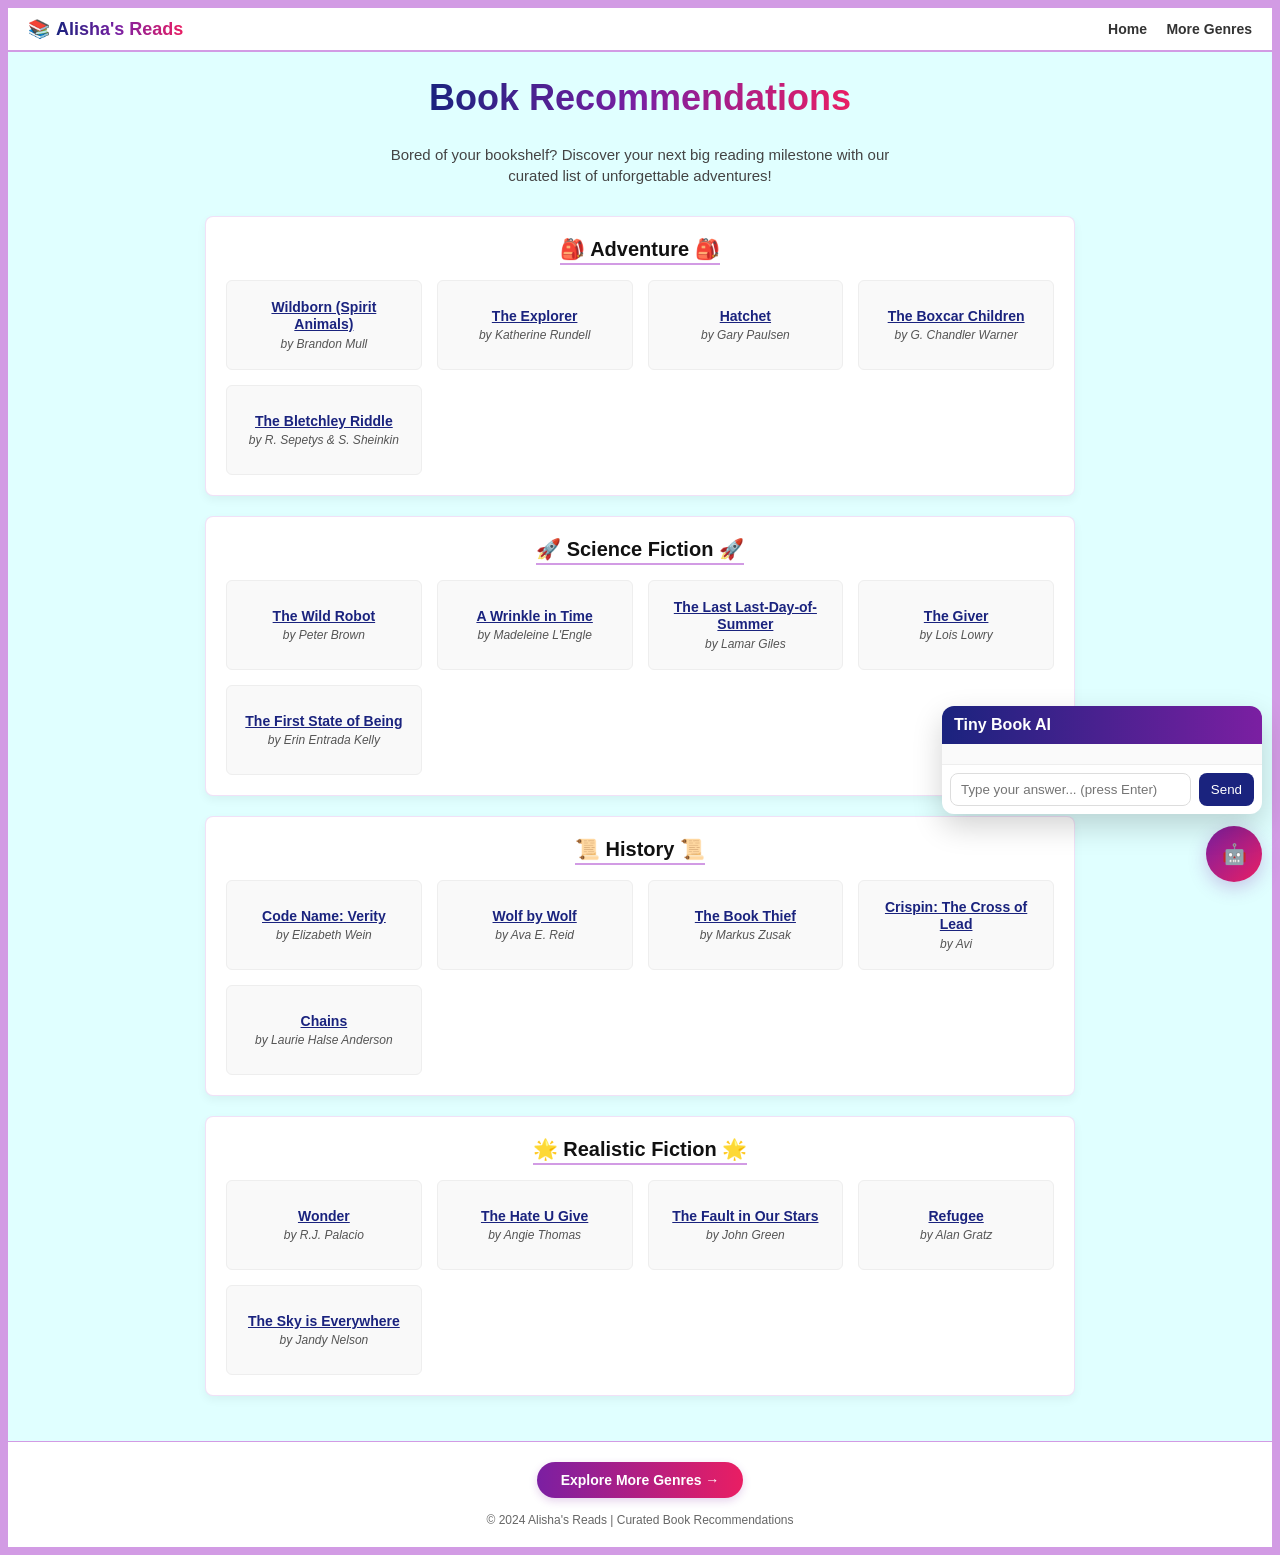
==== index.html @ fb18e433 "Add tiny AI recommendation chat widget to index.html (client-side only)" ====
<!DOCTYPE html> 
<html lang="en"> 
<head> 
    <meta charset="UTF-8"> 
    <title>Book Recommendations Hub</title> 
    <style> 
        body { 
            background-color: lightcyan; 
            border: 8px solid #d29be4; 
            min-height: 100vh; 
            margin: 0; 
            box-sizing: border-box; 
            padding: 0; 
            display: flex;
            flex-direction: column;
            font-family: 'Segoe UI', Tahoma, Geneva, Verdana, sans-serif;
            align-items: center; 
        } 
        .site-header {
            width: 100%;
            background-color: white;
            border-bottom: 2px solid #d29be4;
            padding: 10px 20px;
            box-sizing: border-box;
            display: flex;
            justify-content: space-between;
            align-items: center;
        }
        .logo-container {
            font-size: 18px;
            font-weight: 800;
            display: flex;
            align-items: center;
            gap: 6px;
        }
        .logo-text {
            background: linear-gradient(to right, #1A237E, #7B1FA2, #E91E63);
            -webkit-background-clip: text;
            background-clip: text;
            -webkit-text-fill-color: transparent;
            color: transparent;
        }
        .nav-links a {
            color: #333;
            text-decoration: none;
            font-weight: 600;
            margin-left: 15px;
            font-size: 14px;
        }
        .main-content {
            flex: 1;
            width: 100%;
            max-width: 900px; /* FIXED: Restricted width so cards don't look giant */
            display: flex;
            flex-direction: column;
            align-items: center; 
            padding: 25px 15px;
            box-sizing: border-box;
        }
        /* FIXED: Shrunk hero sizes so writing isn't too big */
        .hero-title {
            text-align: center; 
            font-size: 36px; 
            font-weight: 900; 
            margin: 0 0 10px 0; 
            background: linear-gradient(to right, #1A237E, #7B1FA2, #E91E63); 
            -webkit-background-clip: text; 
            background-clip: text; 
            -webkit-text-fill-color: transparent; 
            color: transparent;
        }
        .hero-subtitle {
            font-family: Verdana, sans-serif; 
            font-size: 15px; 
            text-align: center; 
            margin-bottom: 30px; 
            color: #444;
            max-width: 550px;
            line-height: 1.4;
        } 
        .genre-container {
            width: 100%;
            background: white;
            border-radius: 8px;
            padding: 20px;
            margin-bottom: 20px;
            box-shadow: 0 4px 10px rgba(0,0,0,0.05);
            box-sizing: border-box;
            border: 1px solid rgba(210, 155, 228, 0.3);
            text-align: center;
        }
        .genre-title {
            font-size: 20px;
            font-weight: 700;
            color: #111;
            margin-top: 0;
            margin-bottom: 15px;
            display: inline-block;
            border-bottom: 2px solid #d29be4;
            padding-bottom: 2px;
        }
        .book-grid {
            display: grid;
            grid-template-columns: repeat(auto-fit, minmax(180px, 1fr)); /* FIXED: Smaller minimum card sizing */
            gap: 15px;
            padding: 0;
            margin: 0;
        }
        .book-card-link {
            text-decoration: none;
            display: block;
        }
        .book-card {
            background-color: #f9f9f9;
            border-radius: 6px;
            padding: 15px;
            border: 1px solid #eee;
            transition: transform 0.2s, box-shadow 0.2s;
            display: flex;
            flex-direction: column;
            justify-content: center;
            align-items: center;
            min-height: 90px;
            box-sizing: border-box;
        }
        .book-card:hover {
            transform: translateY(-2px);
            box-shadow: 0 4px 8px rgba(0,0,0,0.08);
            background-color: #f1f1f1;
        }
        .book-title {
            font-size: 14px;
            color: #1A237E; 
            font-weight: 700;
            margin-bottom: 4px;
            line-height: 1.2;
            text-decoration: underline;
        }
        .book-author {
            font-size: 12px;
            color: #555;
            font-style: italic;
        }
        .footer-section {
            display: flex; 
            flex-direction: column; 
            align-items: center; 
            background: white;
            width: 100%;
            border-top: 1px solid #d29be4;
            padding: 20px; 
            box-sizing: border-box;
        }
        .cta-button {
            display: inline-block;
            background: linear-gradient(to right, #7B1FA2, #E91E63);
            color: white !important;
            text-decoration: none;
            padding: 10px 24px;
            font-size: 14px;
            font-weight: 700;
            border-radius: 20px;
            margin-bottom: 15px;
            box-shadow: 0 3px 8px rgba(123, 31, 162, 0.2);
        }

        /* --- Tiny AI chat widget styles --- */
        #ai-button {
            position: fixed;
            right: 18px;
            bottom: 18px;
            background: linear-gradient(135deg,#7B1FA2,#E91E63);
            color: white;
            border: none;
            width: 56px;
            height: 56px;
            border-radius: 50%;
            box-shadow: 0 6px 18px rgba(123,31,162,0.25);
            cursor: pointer;
            display: flex;
            align-items: center;
            justify-content: center;
            font-size: 20px;
            z-index: 9999;
        }
        #ai-chat {
            position: fixed;
            right: 18px;
            bottom: 86px;
            width: 320px;
            max-height: 420px;
            background: white;
            border-radius: 12px;
            box-shadow: 0 12px 30px rgba(0,0,0,0.18);
            overflow: hidden;
            display: none;
            z-index: 9999;
            display: flex;
            flex-direction: column;
        }
        #ai-chat .header {
            background: linear-gradient(90deg,#1A237E,#7B1FA2);
            color: white;
            padding: 10px 12px;
            font-weight: 700;
        }
        #ai-chat .messages {
            padding: 10px;
            flex: 1;
            overflow-y: auto;
            background: #fafafa;
        }
        .msg { margin: 8px 0; display: block; }
        .msg.ai { text-align: left; }
        .msg.user { text-align: right; }
        .msg .bubble { display: inline-block; padding: 8px 10px; border-radius: 8px; max-width: 86%; }
        .msg.ai .bubble { background: #fff; border: 1px solid #eee; color: #222; }
        .msg.user .bubble { background: linear-gradient(90deg,#7B1FA2,#E91E63); color: white; }
        #ai-chat .input-row { display:flex; padding: 8px; gap:8px; border-top: 1px solid #eee; }
        #ai-chat input[type="text"] { flex:1; padding:8px 10px; border-radius:8px; border:1px solid #ddd; }
        #ai-chat button.send { background:#1A237E; color:white; border:none; padding:8px 12px; border-radius:8px; cursor:pointer; }
        #ai-chat .small { font-size:12px; color:#666; margin-top:6px; }

    </style> 
</head> 
<body> 

    <header class="site-header">
        <div class="logo-container">
            <span>📚</span><span class="logo-text">Alisha's Reads</span>
        </div>
        <nav class="nav-links">
            <a href="#">Home</a>
            <a href="about.html">More Genres</a>
        </nav>
    </header>

    <main class="main-content">
        <h1 class="hero-title">Book Recommendations</h1> 
        <p class="hero-subtitle">Bored of your bookshelf? Discover your next big reading milestone with our curated list of unforgettable adventures!</p> 

        <!-- ADVENTURE CARD SECTION -->
        <section class="genre-container">
            <div class="genre-title">🎒 Adventure 🎒</div>
            <div class="book-grid">
                <a class="book-card-link" href="https://amazon.com" target="_blank">
                    <div class="book-card">
                        <span class="book-title">Wildborn (Spirit Animals)</span>
                        <span class="book-author">by Brandon Mull</span>
                    </div>
                </a>
                <a class="book-card-link" href="https://amazon.com" target="_blank">
                    <div class="book-card">
                        <span class="book-title">The Explorer</span>
                        <span class="book-author">by Katherine Rundell</span>
                    </div>
                </a>
                <a class="book-card-link" href="https://amazon.com" target="_blank">
                    <div class="book-card">
                        <span class="book-title">Hatchet</span>
                        <span class="book-author">by Gary Paulsen</span>
                    </div>
                </a>
                <a class="book-card-link" href="https://amazon.com" target="_blank">
                    <div class="book-card">
                        <span class="book-title">The Boxcar Children</span>
                        <span class="book-author">by G. Chandler Warner</span>
                    </div>
                </a>
                <a class="book-card-link" href="https://amazon.com" target="_blank">
                    <div class="book-card">
                        <span class="book-title">The Bletchley Riddle</span>
                        <span class="book-author">by R. Sepetys & S. Sheinkin</span>
                    </div>
                </a>
            </div>
        </section>

        <!-- SCIENCE FICTION CARD SECTION -->
        <section class="genre-container">
            <div class="genre-title">🚀 Science Fiction 🚀</div>
            <div class="book-grid">
                <a class="book-card-link" href="https://amazon.com" target="_blank">
                    <div class="book-card">
                        <span class="book-title">The Wild Robot</span>
                        <span class="book-author">by Peter Brown</span>
                    </div>
                </a>
                <a class="book-card-link" href="https://amazon.com" target="_blank">
                    <div class="book-card">
                        <span class="book-title">A Wrinkle in Time</span>
                        <span class="book-author">by Madeleine L'Engle</span>
                    </div>
                </a>
                <a class="book-card-link" href="https://amazon.com" target="_blank">
                    <div class="book-card">
                        <span class="book-title">The Last Last-Day-of-Summer</span>
                        <span class="book-author">by Lamar Giles</span>
                    </div>
                </a>
                <a class="book-card-link" href="https://amazon.com" target="_blank">
                    <div class="book-card">
                        <span class="book-title">The Giver</span>
                        <span class="book-author">by Lois Lowry</span>
                    </div>
                </a>
                <a class="book-card-link" href="https://amazon.com" target="_blank">
                    <div class="book-card">
                        <span class="book-title">The First State of Being</span>
                        <span class="book-author">by Erin Entrada Kelly</span>
                    </div>
                </a>
            </div>
        </section>

        <!-- HISTORY SECTION -->
        <section class="genre-container">
            <div class="genre-title">📜 History 📜</div>
            <div class="book-grid">
                <a class="book-card-link" href="https://amazon.com" target="_blank">
                    <div class="book-card">
                        <span class="book-title">Code Name: Verity</span>
                        <span class="book-author">by Elizabeth Wein</span>
                    </div>
                </a>
                <a class="book-card-link" href="https://amazon.com" target="_blank">
                    <div class="book-card">
                        <span class="book-title">Wolf by Wolf</span>
                        <span class="book-author">by Ava E. Reid</span>
                    </div>
                </a>
                <a class="book-card-link" href="https://amazon.com" target="_blank">
                    <div class="book-card">
                        <span class="book-title">The Book Thief</span>
                        <span class="book-author">by Markus Zusak</span>
                    </div>
                </a>
                <a class="book-card-link" href="https://amazon.com" target="_blank">
                    <div class="book-card">
                        <span class="book-title">Crispin: The Cross of Lead</span>
                        <span class="book-author">by Avi</span>
                    </div>
                </a>
                <a class="book-card-link" href="https://amazon.com" target="_blank">
                    <div class="book-card">
                        <span class="book-title">Chains</span>
                        <span class="book-author">by Laurie Halse Anderson</span>
                    </div>
                </a>
            </div>
        </section>

        <!-- REALISTIC FICTION SECTION -->
        <section class="genre-container">
            <div class="genre-title">🌟 Realistic Fiction 🌟</div>
            <div class="book-grid">
                <a class="book-card-link" href="https://amazon.com" target="_blank">
                    <div class="book-card">
                        <span class="book-title">Wonder</span>
                        <span class="book-author">by R.J. Palacio</span>
                    </div>
                </a>
                <a class="book-card-link" href="https://amazon.com" target="_blank">
                    <div class="book-card">
                        <span class="book-title">The Hate U Give</span>
                        <span class="book-author">by Angie Thomas</span>
                    </div>
                </a>
                <a class="book-card-link" href="https://amazon.com" target="_blank">
                    <div class="book-card">
                        <span class="book-title">The Fault in Our Stars</span>
                        <span class="book-author">by John Green</span>
                    </div>
                </a>
                <a class="book-card-link" href="https://amazon.com" target="_blank">
                    <div class="book-card">
                        <span class="book-title">Refugee</span>
                        <span class="book-author">by Alan Gratz</span>
                    </div>
                </a>
                <a class="book-card-link" href="https://amazon.com" target="_blank">
                    <div class="book-card">
                        <span class="book-title">The Sky is Everywhere</span>
                        <span class="book-author">by Jandy Nelson</span>
                    </div>
                </a>
            </div>
        </section>

    </main>

    <footer class="footer-section">
        <a href="about.html" class="cta-button">Explore More Genres →</a>
        <p style="color: #666; font-size: 12px; margin: 0;">© 2024 Alisha's Reads | Curated Book Recommendations</p>
    </footer>


    <!-- --- Tiny AI widget HTML --- -->
    <button id="ai-button" title="Ask the Book AI">🤖</button>
    <div id="ai-chat" aria-live="polite">
        <div class="header">Tiny Book AI</div>
        <div class="messages" id="ai-messages">
            <!-- messages injected here -->
        </div>
        <div class="input-row">
            <input type="text" id="ai-input" placeholder="Type your answer... (press Enter)" />
            <button class="send" id="ai-send">Send</button>
        </div>
    </div>

    <script>
        (function(){
            const genres = {
                "Adventure": [
                    {title: "Wildborn (Spirit Animals)", author: "Brandon Mull"},
                    {title: "The Explorer", author: "Katherine Rundell"},
                    {title: "Hatchet", author: "Gary Paulsen"},
                    {title: "The Boxcar Children", author: "G. Chandler Warner"},
                    {title: "The Bletchley Riddle", author: "R. Sepetys & S. Sheinkin"}
                ],
                "Science Fiction": [
                    {title: "The Wild Robot", author: "Peter Brown"},
                    {title: "A Wrinkle in Time", author: "Madeleine L'Engle"},
                    {title: "The Last Last-Day-of-Summer", author: "Lamar Giles"},
                    {title: "The Giver", author: "Lois Lowry"},
                    {title: "The First State of Being", author: "Erin Entrada Kelly"}
                ],
                "History": [
                    {title: "Code Name: Verity", author: "Elizabeth Wein"},
                    {title: "Wolf by Wolf", author: "Ava E. Reid"},
                    {title: "The Book Thief", author: "Markus Zusak"},
                    {title: "Crispin: The Cross of Lead", author: "Avi"},
                    {title: "Chains", author: "Laurie Halse Anderson"}
                ],
                "Realistic Fiction": [
                    {title: "Wonder", author: "R.J. Palacio"},
                    {title: "The Hate U Give", author: "Angie Thomas"},
                    {title: "The Fault in Our Stars", author: "John Green"},
                    {title: "Refugee", author: "Alan Gratz"},
                    {title: "The Sky is Everywhere", author: "Jandy Nelson"}
                ]
            };

            const aiButton = document.getElementById('ai-button');
            const aiChat = document.getElementById('ai-chat');
            const aiMessages = document.getElementById('ai-messages');
            const aiInput = document.getElementById('ai-input');
            const aiSend = document.getElementById('ai-send');

            let state = {
                step: 0, // 0 = initial closed; when opened first prompt
                userBooks: [],
                guessedGenre: null
            };

            function appendMessage(text, from='ai'){
                const wrap = document.createElement('div');
                wrap.className = 'msg ' + (from==='ai'? 'ai' : 'user');
                const bubble = document.createElement('span');
                bubble.className = 'bubble';
                bubble.textContent = text;
                wrap.appendChild(bubble);
                aiMessages.appendChild(wrap);
                aiMessages.scrollTop = aiMessages.scrollHeight;
            }

            function openChat(){
                aiChat.style.display = 'flex';
                aiButton.style.display = 'none';
                if(state.step === 0){
                    setTimeout(()=>{
                        appendMessage('Hi! I can recommend books for you. First — what are 3 books you like? (Separate with commas)');
                        state.step = 1;
                    }, 250);
                }
                aiInput.focus();
            }
            function closeChat(){
                aiChat.style.display = 'none';
                aiButton.style.display = 'flex';
            }

            aiButton.addEventListener('click', openChat);

            aiSend.addEventListener('click', handleSend);
            aiInput.addEventListener('keydown', function(e){ if(e.key === 'Enter'){ handleSend(); } });

            function handleSend(){
                const text = aiInput.value.trim();
                if(!text) return;
                appendMessage(text, 'user');
                aiInput.value = '';

                if(state.step === 1){
                    // parse three books
                    const parts = text.split(',').map(s=>s.trim()).filter(Boolean).slice(0,5);
                    state.userBooks = parts;
                    // try to guess genre by matching titles/authors present in our lists
                    const scores = {};
                    Object.keys(genres).forEach(g=> scores[g]=0);

                    parts.forEach(p => {
                        const low = p.toLowerCase();
                        Object.entries(genres).forEach(([g,arr])=>{
                            arr.forEach(b=>{
                                if(b.title.toLowerCase().includes(low) || b.author.toLowerCase().includes(low) || low.includes(b.title.toLowerCase().split(' ')[0])){
                                    scores[g] += 2;
                                }
                                // also match by genre keywords
                            });
                        });
                    });

                    // simple keyword matching across known genres
                    const keywordMap = {
                        'adventure': 'Adventure', 'explorer': 'Adventure', 'wild': 'Adventure', 'hatchet': 'Adventure',
                        'robot':'Science Fiction', 'space':'Science Fiction', 'time':'Science Fiction', 'wrinkle':'Science Fiction',
                        'history':'History', 'war':'History', 'book thief':'History',
                        'realistic':'Realistic Fiction', 'wonder':'Realistic Fiction', 'hate':'Realistic Fiction'
                    };
                    parts.forEach(p=>{
                        const low = p.toLowerCase();
                        Object.entries(keywordMap).forEach(([k,g])=>{ if(low.includes(k)) scores[g] += 1; });
                    });

                    // pick highest score
                    const best = Object.entries(scores).sort((a,b)=> b[1]-a[1]);
                    if(best[0][1] > 0){
                        state.guessedGenre = best[0][0];
                        setTimeout(()=>{
                            appendMessage(`Nice! Based on those, I think you like ${state.guessedGenre}. Here are three I recommend:`);
                            recommendBooks(state.guessedGenre, state.userBooks);
                            state.step = 99;
                        }, 700);
                    } else {
                        setTimeout(()=>{
                            appendMessage("Thanks — I couldn't be sure. Do you prefer Adventure, Science Fiction, History, or Realistic Fiction? (Type one)");
                            state.step = 2;
                        }, 700);
                    }

                } else if(state.step === 2){
                    const choice = text.toLowerCase();
                    const mapping = {
                        'adventure':'Adventure', 'adventures':'Adventure', 'science fiction':'Science Fiction', 'sci-fi':'Science Fiction', 'scifi':'Science Fiction', 'history':'History', 'realistic fiction':'Realistic Fiction', 'realistic':'Realistic Fiction', 'real':'Realistic Fiction'
                    };
                    let matched = null;
                    Object.keys(mapping).forEach(k=>{ if(choice.includes(k)) matched = mapping[k]; });
                    if(matched){
                        state.guessedGenre = matched;
                        appendMessage(`Great — I'll pick ${matched}. Here are three recommendations:`);
                        recommendBooks(matched, state.userBooks);
                        state.step = 99;
                    } else {
                        appendMessage("Sorry, please pick one of: Adventure, Science Fiction, History, or Realistic Fiction.");
                    }
                } else if(state.step === 99){
                    // after recommendations, allow quick follow up
                    appendMessage("If you'd like another recommendation, type 'again' or click the robot button to restart.");
                    if(text.toLowerCase().includes('again')){
                        state.step = 1;
                        state.userBooks = [];
                        state.guessedGenre = null;
                        setTimeout(()=> appendMessage('Okay — what are 3 books you like? (Separate with commas)'), 400);
                    }
                }
            }

            function recommendBooks(genre, userBooks){
                const list = genres[genre] || [];
                // remove any that match user's listed books
                const loweredUser = state.userBooks.map(s=>s.toLowerCase());
                const filtered = list.filter(b => !loweredUser.some(u => b.title.toLowerCase().includes(u) || b.author.toLowerCase().includes(u)));
                const picks = filtered.slice(0,3);
                if(picks.length === 0){
                    appendMessage('I like many books in that genre — try another genre or ask again for different picks.');
                    return;
                }
                picks.forEach(p => appendMessage(`${p.title} — ${p.author}`));
                appendMessage('Hope you enjoy these!');
            }

            // allow clicking the header to close
            document.querySelector('#ai-chat .header').addEventListener('click', function(){ closeChat(); });

        })();
    </script>

</body> 
</html>
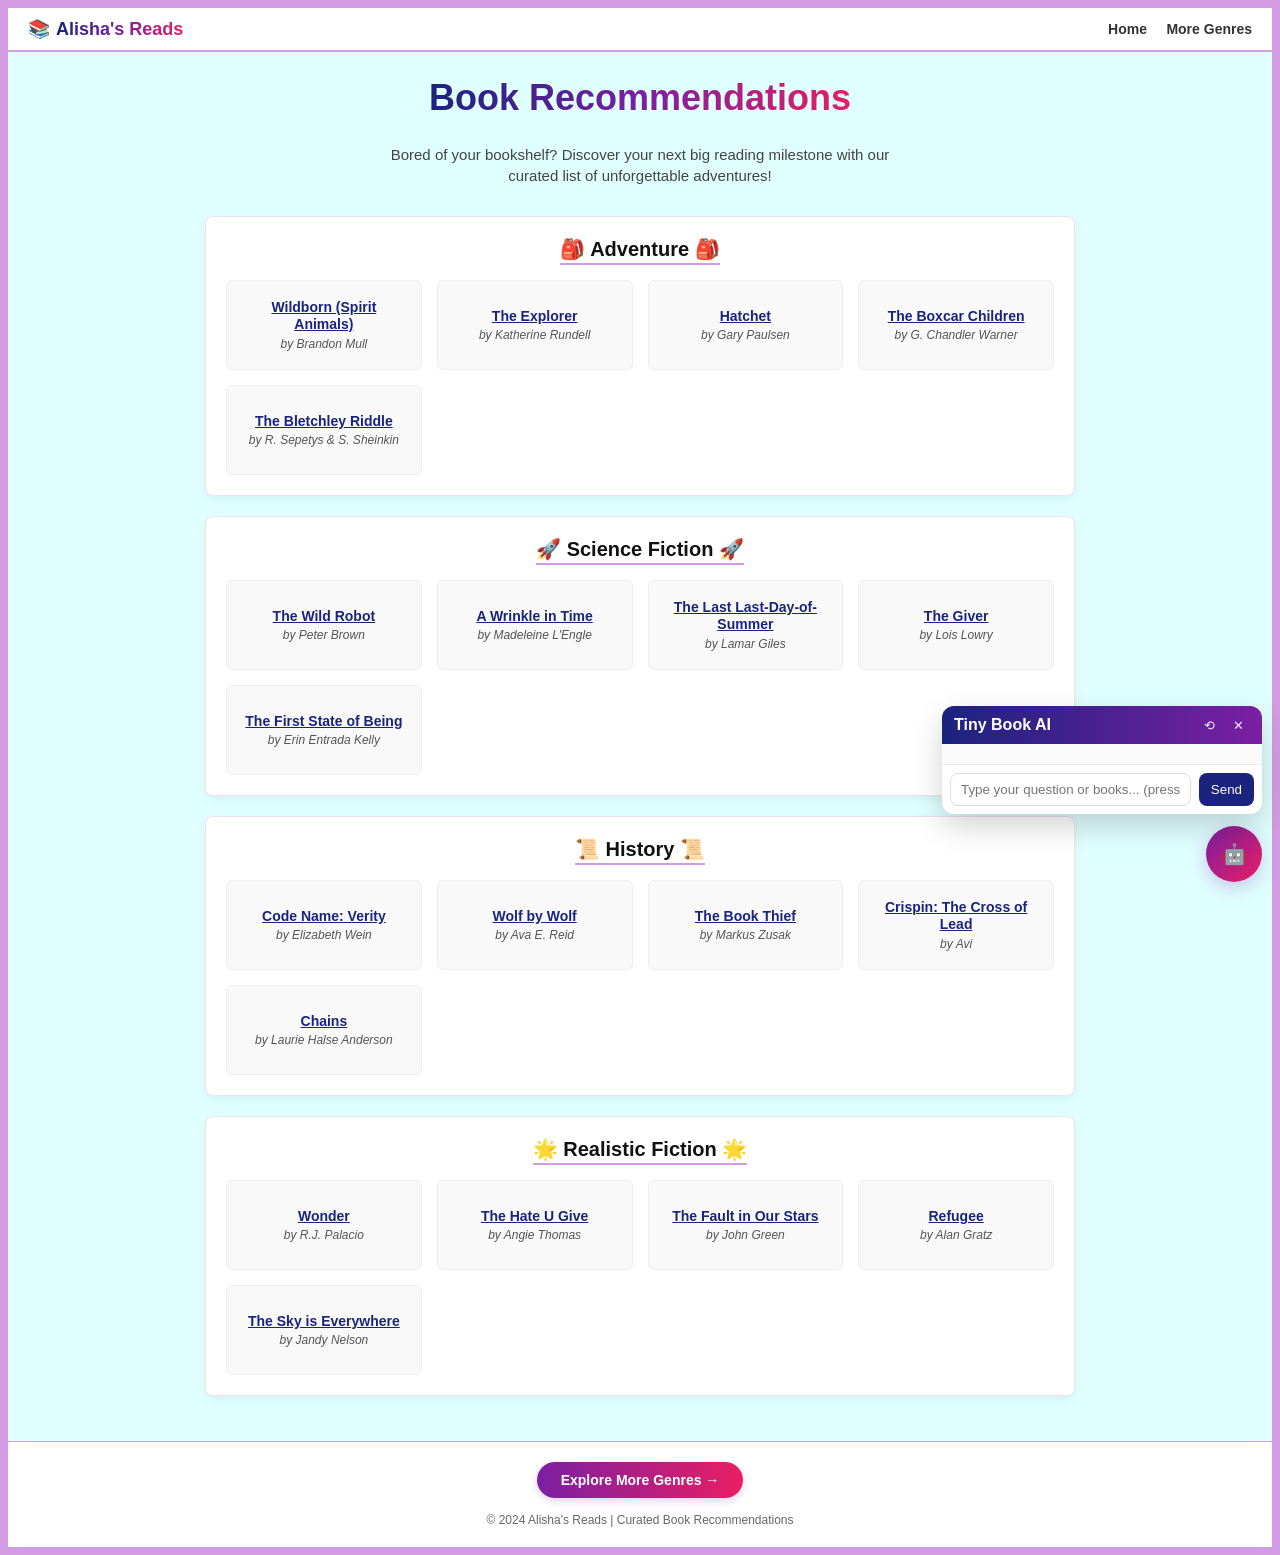
==== commit 4ef5db53: "Add AI chat widget (client) + serverless OpenAI proxy and README (feature/ai-widget)" ====
--- a/index.html
+++ b/index.html
@@ -2,6 +2,7 @@
 <html lang="en"> 
 <head> 
     <meta charset="UTF-8"> 
+    <meta name="viewport" content="width=device-width,initial-scale=1" />
     <title>Book Recommendations Hub</title> 
     <style> 
         body { 
@@ -15,6 +16,7 @@
             flex-direction: column;
             font-family: 'Segoe UI', Tahoma, Geneva, Verdana, sans-serif;
             align-items: center; 
+            color: #111;
         } 
         .site-header {
             width: 100%;
@@ -57,7 +59,6 @@
             padding: 25px 15px;
             box-sizing: border-box;
         }
-        /* FIXED: Shrunk hero sizes so writing isn't too big */
         .hero-title {
             text-align: center; 
             font-size: 36px; 
@@ -203,6 +204,10 @@
             color: white;
             padding: 10px 12px;
             font-weight: 700;
+            display:flex;
+            justify-content:space-between;
+            align-items:center;
+            gap:8px;
         }
         #ai-chat .messages {
             padding: 10px;
@@ -220,6 +225,12 @@
         #ai-chat input[type="text"] { flex:1; padding:8px 10px; border-radius:8px; border:1px solid #ddd; }
         #ai-chat button.send { background:#1A237E; color:white; border:none; padding:8px 12px; border-radius:8px; cursor:pointer; }
         #ai-chat .small { font-size:12px; color:#666; margin-top:6px; }
+        .visually-hidden { position:absolute !important; height:1px; width:1px; overflow:hidden; clip:rect(1px,1px,1px,1px); white-space:nowrap; }
+
+        @media (max-width: 480px){
+            #ai-chat { right: 12px; left: 12px; width: auto; bottom: 80px; }
+            .hero-title{ font-size: 28px }
+        }
 
     </style> 
 </head> 
@@ -227,9 +238,9 @@
 
     <header class="site-header">
         <div class="logo-container">
-            <span>📚</span><span class="logo-text">Alisha's Reads</span>
+            <span aria-hidden="true">📚</span><span class="logo-text">Alisha's Reads</span>
         </div>
-        <nav class="nav-links">
+        <nav class="nav-links" aria-label="Main navigation">
             <a href="#">Home</a>
             <a href="about.html">More Genres</a>
         </nav>
@@ -240,34 +251,34 @@
         <p class="hero-subtitle">Bored of your bookshelf? Discover your next big reading milestone with our curated list of unforgettable adventures!</p> 
 
         <!-- ADVENTURE CARD SECTION -->
-        <section class="genre-container">
-            <div class="genre-title">🎒 Adventure 🎒</div>
+        <section class="genre-container" aria-labelledby="adventure-title">
+            <h2 id="adventure-title" class="genre-title">🎒 Adventure 🎒</h2>
             <div class="book-grid">
-                <a class="book-card-link" href="https://amazon.com" target="_blank">
+                <a class="book-card-link" href="https://amazon.com" target="_blank" rel="noopener noreferrer">
                     <div class="book-card">
                         <span class="book-title">Wildborn (Spirit Animals)</span>
                         <span class="book-author">by Brandon Mull</span>
                     </div>
                 </a>
-                <a class="book-card-link" href="https://amazon.com" target="_blank">
+                <a class="book-card-link" href="https://amazon.com" target="_blank" rel="noopener noreferrer">
                     <div class="book-card">
                         <span class="book-title">The Explorer</span>
                         <span class="book-author">by Katherine Rundell</span>
                     </div>
                 </a>
-                <a class="book-card-link" href="https://amazon.com" target="_blank">
+                <a class="book-card-link" href="https://amazon.com" target="_blank" rel="noopener noreferrer">
                     <div class="book-card">
                         <span class="book-title">Hatchet</span>
                         <span class="book-author">by Gary Paulsen</span>
                     </div>
                 </a>
-                <a class="book-card-link" href="https://amazon.com" target="_blank">
+                <a class="book-card-link" href="https://amazon.com" target="_blank" rel="noopener noreferrer">
                     <div class="book-card">
                         <span class="book-title">The Boxcar Children</span>
                         <span class="book-author">by G. Chandler Warner</span>
                     </div>
                 </a>
-                <a class="book-card-link" href="https://amazon.com" target="_blank">
+                <a class="book-card-link" href="https://amazon.com" target="_blank" rel="noopener noreferrer">
                     <div class="book-card">
                         <span class="book-title">The Bletchley Riddle</span>
                         <span class="book-author">by R. Sepetys & S. Sheinkin</span>
@@ -277,34 +288,34 @@
         </section>
 
         <!-- SCIENCE FICTION CARD SECTION -->
-        <section class="genre-container">
-            <div class="genre-title">🚀 Science Fiction 🚀</div>
+        <section class="genre-container" aria-labelledby="scifi-title">
+            <h2 id="scifi-title" class="genre-title">🚀 Science Fiction 🚀</h2>
             <div class="book-grid">
-                <a class="book-card-link" href="https://amazon.com" target="_blank">
+                <a class="book-card-link" href="https://amazon.com" target="_blank" rel="noopener noreferrer">
                     <div class="book-card">
                         <span class="book-title">The Wild Robot</span>
                         <span class="book-author">by Peter Brown</span>
                     </div>
                 </a>
-                <a class="book-card-link" href="https://amazon.com" target="_blank">
+                <a class="book-card-link" href="https://amazon.com" target="_blank" rel="noopener noreferrer">
                     <div class="book-card">
                         <span class="book-title">A Wrinkle in Time</span>
                         <span class="book-author">by Madeleine L'Engle</span>
                     </div>
                 </a>
-                <a class="book-card-link" href="https://amazon.com" target="_blank">
+                <a class="book-card-link" href="https://amazon.com" target="_blank" rel="noopener noreferrer">
                     <div class="book-card">
                         <span class="book-title">The Last Last-Day-of-Summer</span>
                         <span class="book-author">by Lamar Giles</span>
                     </div>
                 </a>
-                <a class="book-card-link" href="https://amazon.com" target="_blank">
+                <a class="book-card-link" href="https://amazon.com" target="_blank" rel="noopener noreferrer">
                     <div class="book-card">
                         <span class="book-title">The Giver</span>
                         <span class="book-author">by Lois Lowry</span>
                     </div>
                 </a>
-                <a class="book-card-link" href="https://amazon.com" target="_blank">
+                <a class="book-card-link" href="https://amazon.com" target="_blank" rel="noopener noreferrer">
                     <div class="book-card">
                         <span class="book-title">The First State of Being</span>
                         <span class="book-author">by Erin Entrada Kelly</span>
@@ -314,34 +325,34 @@
         </section>
 
         <!-- HISTORY SECTION -->
-        <section class="genre-container">
-            <div class="genre-title">📜 History 📜</div>
+        <section class="genre-container" aria-labelledby="history-title">
+            <h2 id="history-title" class="genre-title">📜 History 📜</h2>
             <div class="book-grid">
-                <a class="book-card-link" href="https://amazon.com" target="_blank">
+                <a class="book-card-link" href="https://amazon.com" target="_blank" rel="noopener noreferrer">
                     <div class="book-card">
                         <span class="book-title">Code Name: Verity</span>
                         <span class="book-author">by Elizabeth Wein</span>
                     </div>
                 </a>
-                <a class="book-card-link" href="https://amazon.com" target="_blank">
+                <a class="book-card-link" href="https://amazon.com" target="_blank" rel="noopener noreferrer">
                     <div class="book-card">
                         <span class="book-title">Wolf by Wolf</span>
                         <span class="book-author">by Ava E. Reid</span>
                     </div>
                 </a>
-                <a class="book-card-link" href="https://amazon.com" target="_blank">
+                <a class="book-card-link" href="https://amazon.com" target="_blank" rel="noopener noreferrer">
                     <div class="book-card">
                         <span class="book-title">The Book Thief</span>
                         <span class="book-author">by Markus Zusak</span>
                     </div>
                 </a>
-                <a class="book-card-link" href="https://amazon.com" target="_blank">
+                <a class="book-card-link" href="https://amazon.com" target="_blank" rel="noopener noreferrer">
                     <div class="book-card">
                         <span class="book-title">Crispin: The Cross of Lead</span>
                         <span class="book-author">by Avi</span>
                     </div>
                 </a>
-                <a class="book-card-link" href="https://amazon.com" target="_blank">
+                <a class="book-card-link" href="https://amazon.com" target="_blank" rel="noopener noreferrer">
                     <div class="book-card">
                         <span class="book-title">Chains</span>
                         <span class="book-author">by Laurie Halse Anderson</span>
@@ -351,34 +362,34 @@
         </section>
 
         <!-- REALISTIC FICTION SECTION -->
-        <section class="genre-container">
-            <div class="genre-title">🌟 Realistic Fiction 🌟</div>
+        <section class="genre-container" aria-labelledby="realistic-title">
+            <h2 id="realistic-title" class="genre-title">🌟 Realistic Fiction 🌟</h2>
             <div class="book-grid">
-                <a class="book-card-link" href="https://amazon.com" target="_blank">
+                <a class="book-card-link" href="https://amazon.com" target="_blank" rel="noopener noreferrer">
                     <div class="book-card">
                         <span class="book-title">Wonder</span>
                         <span class="book-author">by R.J. Palacio</span>
                     </div>
                 </a>
-                <a class="book-card-link" href="https://amazon.com" target="_blank">
+                <a class="book-card-link" href="https://amazon.com" target="_blank" rel="noopener noreferrer">
                     <div class="book-card">
                         <span class="book-title">The Hate U Give</span>
                         <span class="book-author">by Angie Thomas</span>
                     </div>
                 </a>
-                <a class="book-card-link" href="https://amazon.com" target="_blank">
+                <a class="book-card-link" href="https://amazon.com" target="_blank" rel="noopener noreferrer">
                     <div class="book-card">
                         <span class="book-title">The Fault in Our Stars</span>
                         <span class="book-author">by John Green</span>
                     </div>
                 </a>
-                <a class="book-card-link" href="https://amazon.com" target="_blank">
+                <a class="book-card-link" href="https://amazon.com" target="_blank" rel="noopener noreferrer">
                     <div class="book-card">
                         <span class="book-title">Refugee</span>
                         <span class="book-author">by Alan Gratz</span>
                     </div>
                 </a>
-                <a class="book-card-link" href="https://amazon.com" target="_blank">
+                <a class="book-card-link" href="https://amazon.com" target="_blank" rel="noopener noreferrer">
                     <div class="book-card">
                         <span class="book-title">The Sky is Everywhere</span>
                         <span class="book-author">by Jandy Nelson</span>
@@ -396,62 +407,34 @@
 
 
     <!-- --- Tiny AI widget HTML --- -->
-    <button id="ai-button" title="Ask the Book AI">🤖</button>
-    <div id="ai-chat" aria-live="polite">
-        <div class="header">Tiny Book AI</div>
-        <div class="messages" id="ai-messages">
+    <button id="ai-button" title="Ask the Book AI" aria-label="Open book assistant">🤖</button>
+    <div id="ai-chat" aria-live="polite" role="dialog" aria-label="Book assistant chat">
+        <div class="header">
+            <div>Tiny Book AI</div>
+            <div style="display:flex; gap:6px;">
+                <button id="ai-restart" title="Restart conversation" aria-label="Restart conversation" style="background:transparent;border:0;color:rgba(255,255,255,0.9);cursor:pointer;">⟲</button>
+                <button id="ai-close" title="Close" aria-label="Close chat" style="background:transparent;border:0;color:rgba(255,255,255,0.9);cursor:pointer;">✕</button>
+            </div>
+        </div>
+        <div class="messages" id="ai-messages" aria-live="polite">
             <!-- messages injected here -->
         </div>
         <div class="input-row">
-            <input type="text" id="ai-input" placeholder="Type your answer... (press Enter)" />
+            <input type="text" id="ai-input" aria-label="Type your message" placeholder="Type your question or books... (press Enter)" />
             <button class="send" id="ai-send">Send</button>
         </div>
     </div>
 
     <script>
         (function(){
-            const genres = {
-                "Adventure": [
-                    {title: "Wildborn (Spirit Animals)", author: "Brandon Mull"},
-                    {title: "The Explorer", author: "Katherine Rundell"},
-                    {title: "Hatchet", author: "Gary Paulsen"},
-                    {title: "The Boxcar Children", author: "G. Chandler Warner"},
-                    {title: "The Bletchley Riddle", author: "R. Sepetys & S. Sheinkin"}
-                ],
-                "Science Fiction": [
-                    {title: "The Wild Robot", author: "Peter Brown"},
-                    {title: "A Wrinkle in Time", author: "Madeleine L'Engle"},
-                    {title: "The Last Last-Day-of-Summer", author: "Lamar Giles"},
-                    {title: "The Giver", author: "Lois Lowry"},
-                    {title: "The First State of Being", author: "Erin Entrada Kelly"}
-                ],
-                "History": [
-                    {title: "Code Name: Verity", author: "Elizabeth Wein"},
-                    {title: "Wolf by Wolf", author: "Ava E. Reid"},
-                    {title: "The Book Thief", author: "Markus Zusak"},
-                    {title: "Crispin: The Cross of Lead", author: "Avi"},
-                    {title: "Chains", author: "Laurie Halse Anderson"}
-                ],
-                "Realistic Fiction": [
-                    {title: "Wonder", author: "R.J. Palacio"},
-                    {title: "The Hate U Give", author: "Angie Thomas"},
-                    {title: "The Fault in Our Stars", author: "John Green"},
-                    {title: "Refugee", author: "Alan Gratz"},
-                    {title: "The Sky is Everywhere", author: "Jandy Nelson"}
-                ]
-            };
-
+            // Client-side AI integration: calls /api/ai and falls back to local heuristics
             const aiButton = document.getElementById('ai-button');
             const aiChat = document.getElementById('ai-chat');
             const aiMessages = document.getElementById('ai-messages');
             const aiInput = document.getElementById('ai-input');
             const aiSend = document.getElementById('ai-send');
-
-            let state = {
-                step: 0, // 0 = initial closed; when opened first prompt
-                userBooks: [],
-                guessedGenre: null
-            };
+            const aiRestart = document.getElementById('ai-restart');
+            const aiClose = document.getElementById('ai-close');
 
             function appendMessage(text, from='ai'){
                 const wrap = document.createElement('div');
@@ -464,14 +447,29 @@
                 aiMessages.scrollTop = aiMessages.scrollHeight;
             }
 
+            function setTyping(on){
+                if(on){
+                    const el = document.createElement('div');
+                    el.className = 'msg ai typing';
+                    el.id = 'ai-typing-indicator';
+                    const bubble = document.createElement('span');
+                    bubble.className = 'bubble';
+                    bubble.textContent = 'AI is typing...';
+                    el.appendChild(bubble);
+                    aiMessages.appendChild(el);
+                    aiMessages.scrollTop = aiMessages.scrollHeight;
+                } else {
+                    const t = document.getElementById('ai-typing-indicator');
+                    if(t) t.remove();
+                }
+            }
+
             function openChat(){
                 aiChat.style.display = 'flex';
                 aiButton.style.display = 'none';
-                if(state.step === 0){
-                    setTimeout(()=>{
-                        appendMessage('Hi! I can recommend books for you. First — what are 3 books you like? (Separate with commas)');
-                        state.step = 1;
-                    }, 250);
+                if(!sessionStorage.getItem('ai_greeted')){
+                    setTimeout(()=> appendMessage('Hi! I can recommend books—tell me 3 books you like or ask for suggestions by genre.'), 240);
+                    sessionStorage.setItem('ai_greeted','1');
                 }
                 aiInput.focus();
             }
@@ -480,109 +478,69 @@
                 aiButton.style.display = 'flex';
             }
 
+            function localFallbackReply(text){
+                // simple local fallback so the widget works without a backend
+                const low = text.toLowerCase();
+                if(low.includes('adventure')) return 'Try "Hatchet" by Gary Paulsen, "The Explorer" by Katherine Rundell, and "Wildborn" by Brandon Mull.';
+                if(low.includes('science') || low.includes('robot') || low.includes('space')) return 'Try "The Wild Robot" by Peter Brown, "A Wrinkle in Time" by Madeleine L\'Engle, and "The Giver" by Lois Lowry.';
+                if(low.includes('history')) return 'Try "The Book Thief" by Markus Zusak, "Code Name: Verity" by Elizabeth Wein, and "Chains" by Laurie Halse Anderson.';
+                if(low.includes('realistic') || low.includes('wonder')) return 'Try "Wonder" by R.J. Palacio, "The Fault in Our Stars" by John Green, and "Refugee" by Alan Gratz.';
+                return 'I recommend trying the classic "Wonder" by R.J. Palacio and "The Explorer" by Katherine Rundell — tell me more about what you like for tailored picks.';
+            }
+
             aiButton.addEventListener('click', openChat);
+            aiClose.addEventListener('click', closeChat);
+            aiRestart.addEventListener('click', function(){ aiMessages.innerHTML=''; sessionStorage.removeItem('ai_greeted'); appendMessage('Restarted — tell me 3 books you like or ask for a genre.'); aiInput.focus(); });
 
             aiSend.addEventListener('click', handleSend);
             aiInput.addEventListener('keydown', function(e){ if(e.key === 'Enter'){ handleSend(); } });
 
-            function handleSend(){
+            let pending = false;
+
+            async function handleSend(){
                 const text = aiInput.value.trim();
-                if(!text) return;
+                if(!text || pending) return;
                 appendMessage(text, 'user');
                 aiInput.value = '';
 
-                if(state.step === 1){
-                    // parse three books
-                    const parts = text.split(',').map(s=>s.trim()).filter(Boolean).slice(0,5);
-                    state.userBooks = parts;
-                    // try to guess genre by matching titles/authors present in our lists
-                    const scores = {};
-                    Object.keys(genres).forEach(g=> scores[g]=0);
-
-                    parts.forEach(p => {
-                        const low = p.toLowerCase();
-                        Object.entries(genres).forEach(([g,arr])=>{
-                            arr.forEach(b=>{
-                                if(b.title.toLowerCase().includes(low) || b.author.toLowerCase().includes(low) || low.includes(b.title.toLowerCase().split(' ')[0])){
-                                    scores[g] += 2;
-                                }
-                                // also match by genre keywords
-                            });
-                        });
+                // call server-side AI proxy
+                pending = true;
+                try {
+                    setTyping(true);
+                    const res = await fetch('/api/ai', {
+                        method: 'POST',
+                        headers: { 'Content-Type': 'application/json' },
+                        body: JSON.stringify({ message: text })
                     });
-
-                    // simple keyword matching across known genres
-                    const keywordMap = {
-                        'adventure': 'Adventure', 'explorer': 'Adventure', 'wild': 'Adventure', 'hatchet': 'Adventure',
-                        'robot':'Science Fiction', 'space':'Science Fiction', 'time':'Science Fiction', 'wrinkle':'Science Fiction',
-                        'history':'History', 'war':'History', 'book thief':'History',
-                        'realistic':'Realistic Fiction', 'wonder':'Realistic Fiction', 'hate':'Realistic Fiction'
-                    };
-                    parts.forEach(p=>{
-                        const low = p.toLowerCase();
-                        Object.entries(keywordMap).forEach(([k,g])=>{ if(low.includes(k)) scores[g] += 1; });
-                    });
-
-                    // pick highest score
-                    const best = Object.entries(scores).sort((a,b)=> b[1]-a[1]);
-                    if(best[0][1] > 0){
-                        state.guessedGenre = best[0][0];
-                        setTimeout(()=>{
-                            appendMessage(`Nice! Based on those, I think you like ${state.guessedGenre}. Here are three I recommend:`);
-                            recommendBooks(state.guessedGenre, state.userBooks);
-                            state.step = 99;
-                        }, 700);
+                    setTyping(false);
+                    pending = false;
+                    if(!res.ok){
+                        // fallback to local heuristics
+                        const err = await res.text().catch(()=>res.statusText);
+                        appendMessage('Server AI failed — using local recommendations.');
+                        appendMessage(localFallbackReply(text));
+                        console.warn('AI proxy error:', err);
+                        return;
+                    }
+                    const data = await res.json();
+                    if(data && data.reply){
+                        if(Array.isArray(data.reply)){
+                            data.reply.forEach(r => appendMessage(r));
+                        } else {
+                            appendMessage(data.reply);
+                        }
                     } else {
-                        setTimeout(()=>{
-                            appendMessage("Thanks — I couldn't be sure. Do you prefer Adventure, Science Fiction, History, or Realistic Fiction? (Type one)");
-                            state.step = 2;
-                        }, 700);
+                        appendMessage('Sorry — I could not get a reply from the AI.');
                     }
-
-                } else if(state.step === 2){
-                    const choice = text.toLowerCase();
-                    const mapping = {
-                        'adventure':'Adventure', 'adventures':'Adventure', 'science fiction':'Science Fiction', 'sci-fi':'Science Fiction', 'scifi':'Science Fiction', 'history':'History', 'realistic fiction':'Realistic Fiction', 'realistic':'Realistic Fiction', 'real':'Realistic Fiction'
-                    };
-                    let matched = null;
-                    Object.keys(mapping).forEach(k=>{ if(choice.includes(k)) matched = mapping[k]; });
-                    if(matched){
-                        state.guessedGenre = matched;
-                        appendMessage(`Great — I'll pick ${matched}. Here are three recommendations:`);
-                        recommendBooks(matched, state.userBooks);
-                        state.step = 99;
-                    } else {
-                        appendMessage("Sorry, please pick one of: Adventure, Science Fiction, History, or Realistic Fiction.");
-                    }
-                } else if(state.step === 99){
-                    // after recommendations, allow quick follow up
-                    appendMessage("If you'd like another recommendation, type 'again' or click the robot button to restart.");
-                    if(text.toLowerCase().includes('again')){
-                        state.step = 1;
-                        state.userBooks = [];
-                        state.guessedGenre = null;
-                        setTimeout(()=> appendMessage('Okay — what are 3 books you like? (Separate with commas)'), 400);
-                    }
+                } catch (e) {
+                    setTyping(false);
+                    pending = false;
+                    console.error(e);
+                    appendMessage('Network error — using offline recommendations.');
+                    appendMessage(localFallbackReply(text));
                 }
             }
 
-            function recommendBooks(genre, userBooks){
-                const list = genres[genre] || [];
-                // remove any that match user's listed books
-                const loweredUser = state.userBooks.map(s=>s.toLowerCase());
-                const filtered = list.filter(b => !loweredUser.some(u => b.title.toLowerCase().includes(u) || b.author.toLowerCase().includes(u)));
-                const picks = filtered.slice(0,3);
-                if(picks.length === 0){
-                    appendMessage('I like many books in that genre — try another genre or ask again for different picks.');
-                    return;
-                }
-                picks.forEach(p => appendMessage(`${p.title} — ${p.author}`));
-                appendMessage('Hope you enjoy these!');
-            }
-
-            // allow clicking the header to close
-            document.querySelector('#ai-chat .header').addEventListener('click', function(){ closeChat(); });
-
         })();
     </script>
 
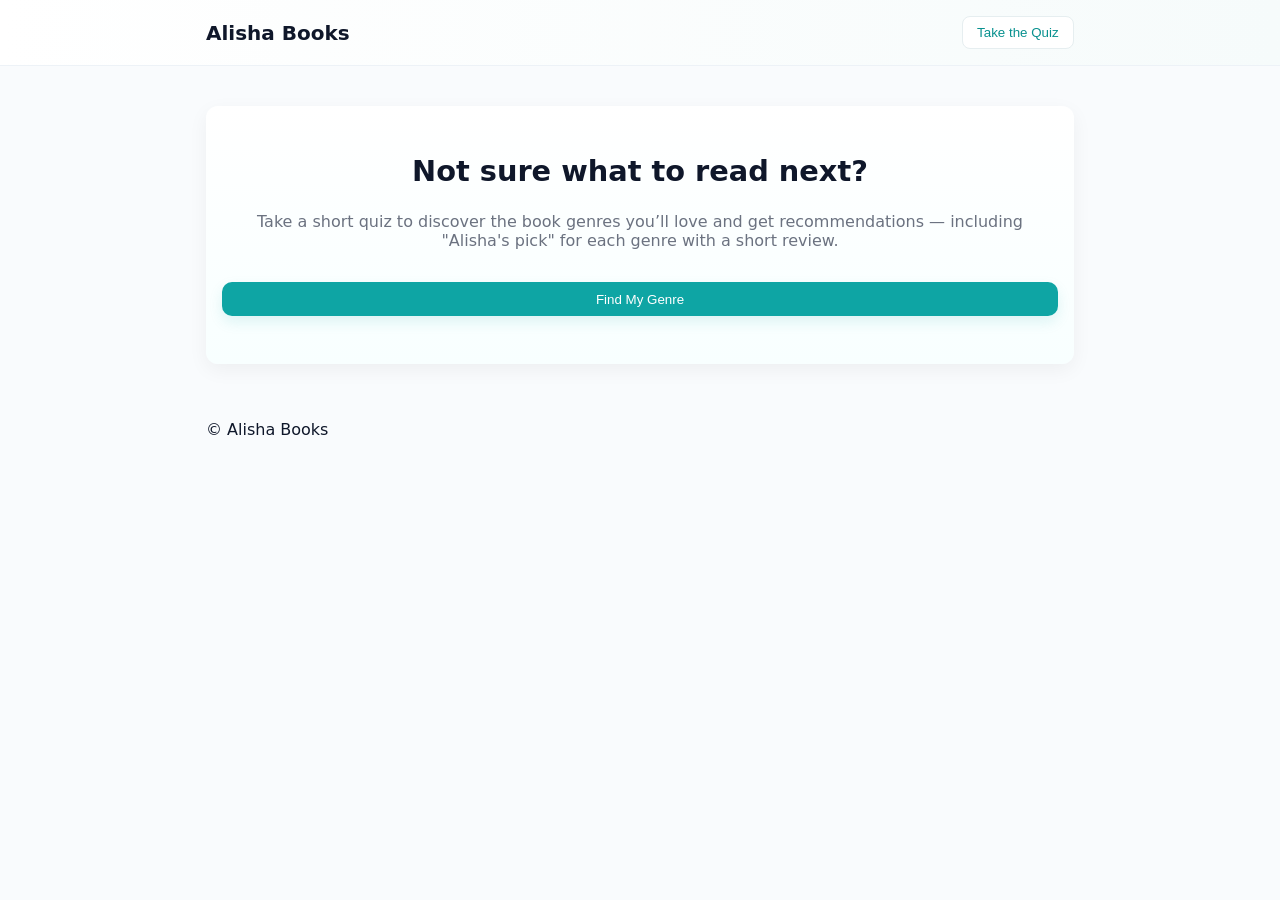
==== commit dd996f88: "Add interactive quiz (feature/interactive-quiz) with Alisha's pick and reviews" ====
--- a/index.html
+++ b/index.html
@@ -1,548 +1,69 @@
-<!DOCTYPE html> 
-<html lang="en"> 
-<head> 
-    <meta charset="UTF-8"> 
-    <meta name="viewport" content="width=device-width,initial-scale=1" />
-    <title>Book Recommendations Hub</title> 
-    <style> 
-        body { 
-            background-color: lightcyan; 
-            border: 8px solid #d29be4; 
-            min-height: 100vh; 
-            margin: 0; 
-            box-sizing: border-box; 
-            padding: 0; 
-            display: flex;
-            flex-direction: column;
-            font-family: 'Segoe UI', Tahoma, Geneva, Verdana, sans-serif;
-            align-items: center; 
-            color: #111;
-        } 
-        .site-header {
-            width: 100%;
-            background-color: white;
-            border-bottom: 2px solid #d29be4;
-            padding: 10px 20px;
-            box-sizing: border-box;
-            display: flex;
-            justify-content: space-between;
-            align-items: center;
-        }
-        .logo-container {
-            font-size: 18px;
-            font-weight: 800;
-            display: flex;
-            align-items: center;
-            gap: 6px;
-        }
-        .logo-text {
-            background: linear-gradient(to right, #1A237E, #7B1FA2, #E91E63);
-            -webkit-background-clip: text;
-            background-clip: text;
-            -webkit-text-fill-color: transparent;
-            color: transparent;
-        }
-        .nav-links a {
-            color: #333;
-            text-decoration: none;
-            font-weight: 600;
-            margin-left: 15px;
-            font-size: 14px;
-        }
-        .main-content {
-            flex: 1;
-            width: 100%;
-            max-width: 900px; /* FIXED: Restricted width so cards don't look giant */
-            display: flex;
-            flex-direction: column;
-            align-items: center; 
-            padding: 25px 15px;
-            box-sizing: border-box;
-        }
-        .hero-title {
-            text-align: center; 
-            font-size: 36px; 
-            font-weight: 900; 
-            margin: 0 0 10px 0; 
-            background: linear-gradient(to right, #1A237E, #7B1FA2, #E91E63); 
-            -webkit-background-clip: text; 
-            background-clip: text; 
-            -webkit-text-fill-color: transparent; 
-            color: transparent;
-        }
-        .hero-subtitle {
-            font-family: Verdana, sans-serif; 
-            font-size: 15px; 
-            text-align: center; 
-            margin-bottom: 30px; 
-            color: #444;
-            max-width: 550px;
-            line-height: 1.4;
-        } 
-        .genre-container {
-            width: 100%;
-            background: white;
-            border-radius: 8px;
-            padding: 20px;
-            margin-bottom: 20px;
-            box-shadow: 0 4px 10px rgba(0,0,0,0.05);
-            box-sizing: border-box;
-            border: 1px solid rgba(210, 155, 228, 0.3);
-            text-align: center;
-        }
-        .genre-title {
-            font-size: 20px;
-            font-weight: 700;
-            color: #111;
-            margin-top: 0;
-            margin-bottom: 15px;
-            display: inline-block;
-            border-bottom: 2px solid #d29be4;
-            padding-bottom: 2px;
-        }
-        .book-grid {
-            display: grid;
-            grid-template-columns: repeat(auto-fit, minmax(180px, 1fr)); /* FIXED: Smaller minimum card sizing */
-            gap: 15px;
-            padding: 0;
-            margin: 0;
-        }
-        .book-card-link {
-            text-decoration: none;
-            display: block;
-        }
-        .book-card {
-            background-color: #f9f9f9;
-            border-radius: 6px;
-            padding: 15px;
-            border: 1px solid #eee;
-            transition: transform 0.2s, box-shadow 0.2s;
-            display: flex;
-            flex-direction: column;
-            justify-content: center;
-            align-items: center;
-            min-height: 90px;
-            box-sizing: border-box;
-        }
-        .book-card:hover {
-            transform: translateY(-2px);
-            box-shadow: 0 4px 8px rgba(0,0,0,0.08);
-            background-color: #f1f1f1;
-        }
-        .book-title {
-            font-size: 14px;
-            color: #1A237E; 
-            font-weight: 700;
-            margin-bottom: 4px;
-            line-height: 1.2;
-            text-decoration: underline;
-        }
-        .book-author {
-            font-size: 12px;
-            color: #555;
-            font-style: italic;
-        }
-        .footer-section {
-            display: flex; 
-            flex-direction: column; 
-            align-items: center; 
-            background: white;
-            width: 100%;
-            border-top: 1px solid #d29be4;
-            padding: 20px; 
-            box-sizing: border-box;
-        }
-        .cta-button {
-            display: inline-block;
-            background: linear-gradient(to right, #7B1FA2, #E91E63);
-            color: white !important;
-            text-decoration: none;
-            padding: 10px 24px;
-            font-size: 14px;
-            font-weight: 700;
-            border-radius: 20px;
-            margin-bottom: 15px;
-            box-shadow: 0 3px 8px rgba(123, 31, 162, 0.2);
-        }
+<!doctype html>
+<html lang="en">
+<head>
+  <meta charset="utf-8" />
+  <meta name="viewport" content="width=device-width,initial-scale=1" />
+  <title>Alisha Books — Find Your Genre</title>
+  <link rel="stylesheet" href="styles.css" />
+</head>
+<body>
+  <header class="site-header">
+    <div class="wrap">
+      <h1 class="logo">Alisha Books</h1>
+      <nav class="nav">
+        <button id="start-quiz" class="btn">Take the Quiz</button>
+      </nav>
+    </div>
+  </header>
 
-        /* --- Tiny AI chat widget styles --- */
-        #ai-button {
-            position: fixed;
-            right: 18px;
-            bottom: 18px;
-            background: linear-gradient(135deg,#7B1FA2,#E91E63);
-            color: white;
-            border: none;
-            width: 56px;
-            height: 56px;
-            border-radius: 50%;
-            box-shadow: 0 6px 18px rgba(123,31,162,0.25);
-            cursor: pointer;
-            display: flex;
-            align-items: center;
-            justify-content: center;
-            font-size: 20px;
-            z-index: 9999;
-        }
-        #ai-chat {
-            position: fixed;
-            right: 18px;
-            bottom: 86px;
-            width: 320px;
-            max-height: 420px;
-            background: white;
-            border-radius: 12px;
-            box-shadow: 0 12px 30px rgba(0,0,0,0.18);
-            overflow: hidden;
-            display: none;
-            z-index: 9999;
-            display: flex;
-            flex-direction: column;
-        }
-        #ai-chat .header {
-            background: linear-gradient(90deg,#1A237E,#7B1FA2);
-            color: white;
-            padding: 10px 12px;
-            font-weight: 700;
-            display:flex;
-            justify-content:space-between;
-            align-items:center;
-            gap:8px;
-        }
-        #ai-chat .messages {
-            padding: 10px;
-            flex: 1;
-            overflow-y: auto;
-            background: #fafafa;
-        }
-        .msg { margin: 8px 0; display: block; }
-        .msg.ai { text-align: left; }
-        .msg.user { text-align: right; }
-        .msg .bubble { display: inline-block; padding: 8px 10px; border-radius: 8px; max-width: 86%; }
-        .msg.ai .bubble { background: #fff; border: 1px solid #eee; color: #222; }
-        .msg.user .bubble { background: linear-gradient(90deg,#7B1FA2,#E91E63); color: white; }
-        #ai-chat .input-row { display:flex; padding: 8px; gap:8px; border-top: 1px solid #eee; }
-        #ai-chat input[type="text"] { flex:1; padding:8px 10px; border-radius:8px; border:1px solid #ddd; }
-        #ai-chat button.send { background:#1A237E; color:white; border:none; padding:8px 12px; border-radius:8px; cursor:pointer; }
-        #ai-chat .small { font-size:12px; color:#666; margin-top:6px; }
-        .visually-hidden { position:absolute !important; height:1px; width:1px; overflow:hidden; clip:rect(1px,1px,1px,1px); white-space:nowrap; }
+  <main class="wrap main">
+    <section class="hero">
+      <h2>Not sure what to read next?</h2>
+      <p>Take a short quiz to discover the book genres you’ll love and get recommendations — including "Alisha's pick" for each genre with a short review.</p>
+      <button id="hero-start" class="btn primary">Find My Genre</button>
+    </section>
 
-        @media (max-width: 480px){
-            #ai-chat { right: 12px; left: 12px; width: auto; bottom: 80px; }
-            .hero-title{ font-size: 28px }
-        }
+    <section id="quiz-section" class="quiz hidden" aria-hidden="true">
+      <div class="quiz-card">
+        <div class="quiz-header">
+          <div id="progress" class="progress"><div id="progress-bar" style="width:0%"></div></div>
+          <h3 id="question-title"></h3>
+        </div>
 
-    </style> 
-</head> 
-<body> 
+        <ul id="options" class="options" role="list"></ul>
 
-    <header class="site-header">
-        <div class="logo-container">
-            <span aria-hidden="true">📚</span><span class="logo-text">Alisha's Reads</span>
+        <div class="quiz-footer">
+          <button id="prev" class="btn">Back</button>
+          <button id="next" class="btn primary">Next</button>
         </div>
-        <nav class="nav-links" aria-label="Main navigation">
-            <a href="#">Home</a>
-            <a href="about.html">More Genres</a>
-        </nav>
-    </header>
+      </div>
+    </section>
 
-    <main class="main-content">
-        <h1 class="hero-title">Book Recommendations</h1> 
-        <p class="hero-subtitle">Bored of your bookshelf? Discover your next big reading milestone with our curated list of unforgettable adventures!</p> 
+    <section id="result-section" class="result hidden" aria-hidden="true">
+      <div class="result-card">
+        <h2>Your top genre: <span id="genre-name"></span></h2>
+        <p id="genre-desc"></p>
 
-        <!-- ADVENTURE CARD SECTION -->
-        <section class="genre-container" aria-labelledby="adventure-title">
-            <h2 id="adventure-title" class="genre-title">🎒 Adventure 🎒</h2>
-            <div class="book-grid">
-                <a class="book-card-link" href="https://amazon.com" target="_blank" rel="noopener noreferrer">
-                    <div class="book-card">
-                        <span class="book-title">Wildborn (Spirit Animals)</span>
-                        <span class="book-author">by Brandon Mull</span>
-                    </div>
-                </a>
-                <a class="book-card-link" href="https://amazon.com" target="_blank" rel="noopener noreferrer">
-                    <div class="book-card">
-                        <span class="book-title">The Explorer</span>
-                        <span class="book-author">by Katherine Rundell</span>
-                    </div>
-                </a>
-                <a class="book-card-link" href="https://amazon.com" target="_blank" rel="noopener noreferrer">
-                    <div class="book-card">
-                        <span class="book-title">Hatchet</span>
-                        <span class="book-author">by Gary Paulsen</span>
-                    </div>
-                </a>
-                <a class="book-card-link" href="https://amazon.com" target="_blank" rel="noopener noreferrer">
-                    <div class="book-card">
-                        <span class="book-title">The Boxcar Children</span>
-                        <span class="book-author">by G. Chandler Warner</span>
-                    </div>
-                </a>
-                <a class="book-card-link" href="https://amazon.com" target="_blank" rel="noopener noreferrer">
-                    <div class="book-card">
-                        <span class="book-title">The Bletchley Riddle</span>
-                        <span class="book-author">by R. Sepetys & S. Sheinkin</span>
-                    </div>
-                </a>
-            </div>
-        </section>
+        <h3>Alisha's pick</h3>
+        <div class="alisha-pick">
+          <h4 id="pick-title"></h4>
+          <p id="pick-review"></p>
+        </div>
 
-        <!-- SCIENCE FICTION CARD SECTION -->
-        <section class="genre-container" aria-labelledby="scifi-title">
-            <h2 id="scifi-title" class="genre-title">🚀 Science Fiction 🚀</h2>
-            <div class="book-grid">
-                <a class="book-card-link" href="https://amazon.com" target="_blank" rel="noopener noreferrer">
-                    <div class="book-card">
-                        <span class="book-title">The Wild Robot</span>
-                        <span class="book-author">by Peter Brown</span>
-                    </div>
-                </a>
-                <a class="book-card-link" href="https://amazon.com" target="_blank" rel="noopener noreferrer">
-                    <div class="book-card">
-                        <span class="book-title">A Wrinkle in Time</span>
-                        <span class="book-author">by Madeleine L'Engle</span>
-                    </div>
-                </a>
-                <a class="book-card-link" href="https://amazon.com" target="_blank" rel="noopener noreferrer">
-                    <div class="book-card">
-                        <span class="book-title">The Last Last-Day-of-Summer</span>
-                        <span class="book-author">by Lamar Giles</span>
-                    </div>
-                </a>
-                <a class="book-card-link" href="https://amazon.com" target="_blank" rel="noopener noreferrer">
-                    <div class="book-card">
-                        <span class="book-title">The Giver</span>
-                        <span class="book-author">by Lois Lowry</span>
-                    </div>
-                </a>
-                <a class="book-card-link" href="https://amazon.com" target="_blank" rel="noopener noreferrer">
-                    <div class="book-card">
-                        <span class="book-title">The First State of Being</span>
-                        <span class="book-author">by Erin Entrada Kelly</span>
-                    </div>
-                </a>
-            </div>
-        </section>
+        <h3>Recommended books</h3>
+        <ul id="book-list" class="book-list"></ul>
+        <div class="result-actions">
+          <button id="retake" class="btn">Retake Quiz</button>
+          <button id="explore" class="btn primary">Explore More</button>
+        </div>
+      </div>
+    </section>
+  </main>
 
-        <!-- HISTORY SECTION -->
-        <section class="genre-container" aria-labelledby="history-title">
-            <h2 id="history-title" class="genre-title">📜 History 📜</h2>
-            <div class="book-grid">
-                <a class="book-card-link" href="https://amazon.com" target="_blank" rel="noopener noreferrer">
-                    <div class="book-card">
-                        <span class="book-title">Code Name: Verity</span>
-                        <span class="book-author">by Elizabeth Wein</span>
-                    </div>
-                </a>
-                <a class="book-card-link" href="https://amazon.com" target="_blank" rel="noopener noreferrer">
-                    <div class="book-card">
-                        <span class="book-title">Wolf by Wolf</span>
-                        <span class="book-author">by Ava E. Reid</span>
-                    </div>
-                </a>
-                <a class="book-card-link" href="https://amazon.com" target="_blank" rel="noopener noreferrer">
-                    <div class="book-card">
-                        <span class="book-title">The Book Thief</span>
-                        <span class="book-author">by Markus Zusak</span>
-                    </div>
-                </a>
-                <a class="book-card-link" href="https://amazon.com" target="_blank" rel="noopener noreferrer">
-                    <div class="book-card">
-                        <span class="book-title">Crispin: The Cross of Lead</span>
-                        <span class="book-author">by Avi</span>
-                    </div>
-                </a>
-                <a class="book-card-link" href="https://amazon.com" target="_blank" rel="noopener noreferrer">
-                    <div class="book-card">
-                        <span class="book-title">Chains</span>
-                        <span class="book-author">by Laurie Halse Anderson</span>
-                    </div>
-                </a>
-            </div>
-        </section>
+  <footer class="site-footer">
+    <div class="wrap">© Alisha Books</div>
+  </footer>
 
-        <!-- REALISTIC FICTION SECTION -->
-        <section class="genre-container" aria-labelledby="realistic-title">
-            <h2 id="realistic-title" class="genre-title">🌟 Realistic Fiction 🌟</h2>
-            <div class="book-grid">
-                <a class="book-card-link" href="https://amazon.com" target="_blank" rel="noopener noreferrer">
-                    <div class="book-card">
-                        <span class="book-title">Wonder</span>
-                        <span class="book-author">by R.J. Palacio</span>
-                    </div>
-                </a>
-                <a class="book-card-link" href="https://amazon.com" target="_blank" rel="noopener noreferrer">
-                    <div class="book-card">
-                        <span class="book-title">The Hate U Give</span>
-                        <span class="book-author">by Angie Thomas</span>
-                    </div>
-                </a>
-                <a class="book-card-link" href="https://amazon.com" target="_blank" rel="noopener noreferrer">
-                    <div class="book-card">
-                        <span class="book-title">The Fault in Our Stars</span>
-                        <span class="book-author">by John Green</span>
-                    </div>
-                </a>
-                <a class="book-card-link" href="https://amazon.com" target="_blank" rel="noopener noreferrer">
-                    <div class="book-card">
-                        <span class="book-title">Refugee</span>
-                        <span class="book-author">by Alan Gratz</span>
-                    </div>
-                </a>
-                <a class="book-card-link" href="https://amazon.com" target="_blank" rel="noopener noreferrer">
-                    <div class="book-card">
-                        <span class="book-title">The Sky is Everywhere</span>
-                        <span class="book-author">by Jandy Nelson</span>
-                    </div>
-                </a>
-            </div>
-        </section>
-
-    </main>
-
-    <footer class="footer-section">
-        <a href="about.html" class="cta-button">Explore More Genres →</a>
-        <p style="color: #666; font-size: 12px; margin: 0;">© 2024 Alisha's Reads | Curated Book Recommendations</p>
-    </footer>
-
-
-    <!-- --- Tiny AI widget HTML --- -->
-    <button id="ai-button" title="Ask the Book AI" aria-label="Open book assistant">🤖</button>
-    <div id="ai-chat" aria-live="polite" role="dialog" aria-label="Book assistant chat">
-        <div class="header">
-            <div>Tiny Book AI</div>
-            <div style="display:flex; gap:6px;">
-                <button id="ai-restart" title="Restart conversation" aria-label="Restart conversation" style="background:transparent;border:0;color:rgba(255,255,255,0.9);cursor:pointer;">⟲</button>
-                <button id="ai-close" title="Close" aria-label="Close chat" style="background:transparent;border:0;color:rgba(255,255,255,0.9);cursor:pointer;">✕</button>
-            </div>
-        </div>
-        <div class="messages" id="ai-messages" aria-live="polite">
-            <!-- messages injected here -->
-        </div>
-        <div class="input-row">
-            <input type="text" id="ai-input" aria-label="Type your message" placeholder="Type your question or books... (press Enter)" />
-            <button class="send" id="ai-send">Send</button>
-        </div>
-    </div>
-
-    <script>
-        (function(){
-            // Client-side AI integration: calls /api/ai and falls back to local heuristics
-            const aiButton = document.getElementById('ai-button');
-            const aiChat = document.getElementById('ai-chat');
-            const aiMessages = document.getElementById('ai-messages');
-            const aiInput = document.getElementById('ai-input');
-            const aiSend = document.getElementById('ai-send');
-            const aiRestart = document.getElementById('ai-restart');
-            const aiClose = document.getElementById('ai-close');
-
-            function appendMessage(text, from='ai'){
-                const wrap = document.createElement('div');
-                wrap.className = 'msg ' + (from==='ai'? 'ai' : 'user');
-                const bubble = document.createElement('span');
-                bubble.className = 'bubble';
-                bubble.textContent = text;
-                wrap.appendChild(bubble);
-                aiMessages.appendChild(wrap);
-                aiMessages.scrollTop = aiMessages.scrollHeight;
-            }
-
-            function setTyping(on){
-                if(on){
-                    const el = document.createElement('div');
-                    el.className = 'msg ai typing';
-                    el.id = 'ai-typing-indicator';
-                    const bubble = document.createElement('span');
-                    bubble.className = 'bubble';
-                    bubble.textContent = 'AI is typing...';
-                    el.appendChild(bubble);
-                    aiMessages.appendChild(el);
-                    aiMessages.scrollTop = aiMessages.scrollHeight;
-                } else {
-                    const t = document.getElementById('ai-typing-indicator');
-                    if(t) t.remove();
-                }
-            }
-
-            function openChat(){
-                aiChat.style.display = 'flex';
-                aiButton.style.display = 'none';
-                if(!sessionStorage.getItem('ai_greeted')){
-                    setTimeout(()=> appendMessage('Hi! I can recommend books—tell me 3 books you like or ask for suggestions by genre.'), 240);
-                    sessionStorage.setItem('ai_greeted','1');
-                }
-                aiInput.focus();
-            }
-            function closeChat(){
-                aiChat.style.display = 'none';
-                aiButton.style.display = 'flex';
-            }
-
-            function localFallbackReply(text){
-                // simple local fallback so the widget works without a backend
-                const low = text.toLowerCase();
-                if(low.includes('adventure')) return 'Try "Hatchet" by Gary Paulsen, "The Explorer" by Katherine Rundell, and "Wildborn" by Brandon Mull.';
-                if(low.includes('science') || low.includes('robot') || low.includes('space')) return 'Try "The Wild Robot" by Peter Brown, "A Wrinkle in Time" by Madeleine L\'Engle, and "The Giver" by Lois Lowry.';
-                if(low.includes('history')) return 'Try "The Book Thief" by Markus Zusak, "Code Name: Verity" by Elizabeth Wein, and "Chains" by Laurie Halse Anderson.';
-                if(low.includes('realistic') || low.includes('wonder')) return 'Try "Wonder" by R.J. Palacio, "The Fault in Our Stars" by John Green, and "Refugee" by Alan Gratz.';
-                return 'I recommend trying the classic "Wonder" by R.J. Palacio and "The Explorer" by Katherine Rundell — tell me more about what you like for tailored picks.';
-            }
-
-            aiButton.addEventListener('click', openChat);
-            aiClose.addEventListener('click', closeChat);
-            aiRestart.addEventListener('click', function(){ aiMessages.innerHTML=''; sessionStorage.removeItem('ai_greeted'); appendMessage('Restarted — tell me 3 books you like or ask for a genre.'); aiInput.focus(); });
-
-            aiSend.addEventListener('click', handleSend);
-            aiInput.addEventListener('keydown', function(e){ if(e.key === 'Enter'){ handleSend(); } });
-
-            let pending = false;
-
-            async function handleSend(){
-                const text = aiInput.value.trim();
-                if(!text || pending) return;
-                appendMessage(text, 'user');
-                aiInput.value = '';
-
-                // call server-side AI proxy
-                pending = true;
-                try {
-                    setTyping(true);
-                    const res = await fetch('/api/ai', {
-                        method: 'POST',
-                        headers: { 'Content-Type': 'application/json' },
-                        body: JSON.stringify({ message: text })
-                    });
-                    setTyping(false);
-                    pending = false;
-                    if(!res.ok){
-                        // fallback to local heuristics
-                        const err = await res.text().catch(()=>res.statusText);
-                        appendMessage('Server AI failed — using local recommendations.');
-                        appendMessage(localFallbackReply(text));
-                        console.warn('AI proxy error:', err);
-                        return;
-                    }
-                    const data = await res.json();
-                    if(data && data.reply){
-                        if(Array.isArray(data.reply)){
-                            data.reply.forEach(r => appendMessage(r));
-                        } else {
-                            appendMessage(data.reply);
-                        }
-                    } else {
-                        appendMessage('Sorry — I could not get a reply from the AI.');
-                    }
-                } catch (e) {
-                    setTyping(false);
-                    pending = false;
-                    console.error(e);
-                    appendMessage('Network error — using offline recommendations.');
-                    appendMessage(localFallbackReply(text));
-                }
-            }
-
-        })();
-    </script>
-
-</body> 
+  <script src="script.js"></script>
+</body>
 </html>
--- a/styles.css
+++ b/styles.css
@@ -0,0 +1,50 @@
+:root{
+  --bg:#f9fbfd; --card:#ffffff; --muted:#6b7280;
+  --accent:#0ea5a4; --accent-600:#08918f;
+  --radius:12px; --max-width:900px;
+  font-family: Inter, system-ui, -apple-system, "Segoe UI", Roboto, "Helvetica Neue", Arial;
+  color-scheme: light;
+}
+
+*{box-sizing:border-box}
+html,body{height:100%;margin:0;background:var(--bg);color:#0f172a}
+.wrap{max-width:var(--max-width);margin:0 auto;padding:1rem}
+
+.site-header{background:linear-gradient(90deg,#fff 0%, #f6fbfb 100%);border-bottom:1px solid #edf2f7}
+.site-header .wrap{display:flex;align-items:center;justify-content:space-between;padding:1rem 1rem}
+.logo{margin:0;font-size:1.25rem;color:#0f172a}
+.nav .btn{border-radius:8px;padding:0.5rem 0.9rem;border:1px solid #e6eef0;background:#fff}
+
+.hero{display:grid;gap:1rem;padding:3rem 1rem;border-radius:12px;background:linear-gradient(180deg,#ffffff,#f8ffff);box-shadow:0 6px 20px rgba(2,6,23,0.05);margin:1.5rem 0;text-align:center}
+.hero h2{margin:0;font-size:1.8rem}
+.hero p{color:var(--muted);margin:0.5rem 0 1rem}
+
+.btn{cursor:pointer;border:0;padding:0.6rem 1rem;border-radius:10px;background:#e6f6f6;color:var(--accent-600)}
+.btn.primary{background:var(--accent);color:white;box-shadow:0 6px 14px rgba(14,165,164,0.12)}
+
+.quiz, .result{display:flex;justify-content:center;padding:2rem 1rem}
+.hidden{display:none}
+
+.quiz-card, .result-card{width:100%;max-width:640px;background:var(--card);padding:1.25rem;border-radius:var(--radius);box-shadow:0 8px 30px rgba(2,6,23,0.06)}
+.quiz-header h3{margin:0 0 0.75rem}
+.options{list-style:none;padding:0;margin:0;display:grid;gap:0.6rem}
+.options li{background:#f8fbfb;padding:0.8rem;border-radius:10px;cursor:pointer;border:1px solid #eef7f7}
+.options li.selected{background:linear-gradient(90deg,#e6fffd,#dffbf9);border-color:var(--accent)}
+.options li:focus{outline:2px solid rgba(14,165,164,0.18)}
+.quiz-footer{display:flex;justify-content:space-between;margin-top:1rem}
+
+.progress{height:8px;background:#eef7f7;border-radius:999px;overflow:hidden}
+#progress-bar{height:100%;background:linear-gradient(90deg,var(--accent-600),var(--accent));transition:width 300ms}
+
+.book-list{list-style:none;padding:0;margin:0}
+.book-list li{padding:0.6rem 0;border-bottom:1px dashed #eef2f2}
+.result-actions{margin-top:1rem;display:flex;gap:0.5rem;justify-content:flex-end}
+
+.alisha-pick{background:linear-gradient(90deg,#fffef6,#f6fffb);padding:0.8rem;border-radius:10px;border:1px solid #f0ead6;margin-bottom:1rem}
+.alisha-pick h4{margin:0 0 0.5rem}
+.alisha-pick p{margin:0;color:var(--muted)}
+
+@media (max-width:600px){
+  .hero{padding:2rem}
+  .site-header .wrap{padding:0.5rem}
+}
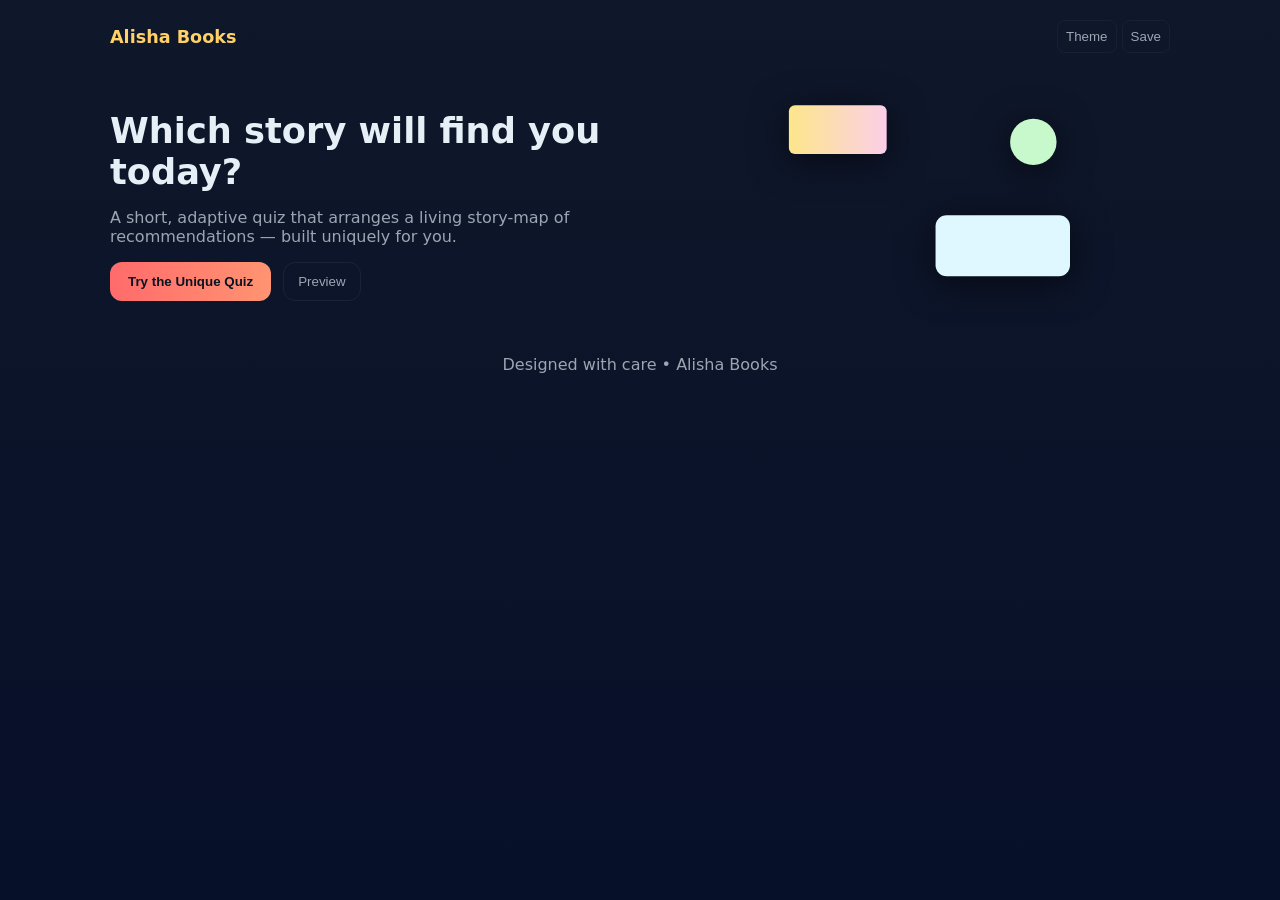
==== commit 1b0847be: "Redesign: unique interactive quiz — add redesigned index, CSS, and JS on redesign/unique-quiz branch" ====
--- a/index.html
+++ b/index.html
@@ -3,67 +3,97 @@
 <head>
   <meta charset="utf-8" />
   <meta name="viewport" content="width=device-width,initial-scale=1" />
-  <title>Alisha Books — Find Your Genre</title>
-  <link rel="stylesheet" href="styles.css" />
+  <title>Alisha Books — A New Quiz Experience</title>
+  <link rel="stylesheet" href="redesign.css">
 </head>
 <body>
-  <header class="site-header">
-    <div class="wrap">
-      <h1 class="logo">Alisha Books</h1>
-      <nav class="nav">
-        <button id="start-quiz" class="btn">Take the Quiz</button>
+  <div class="page-wrap">
+    <header class="brand">
+      <a href="/" class="brand-logo">Alisha Books</a>
+      <nav class="brand-actions">
+        <button id="theme-toggle" class="icon-btn" aria-pressed="false">Theme</button>
+        <button id="save-list" class="icon-btn">Save</button>
       </nav>
-    </div>
-  </header>
+    </header>
 
-  <main class="wrap main">
-    <section class="hero">
-      <h2>Not sure what to read next?</h2>
-      <p>Take a short quiz to discover the book genres you’ll love and get recommendations — including "Alisha's pick" for each genre with a short review.</p>
-      <button id="hero-start" class="btn primary">Find My Genre</button>
-    </section>
+    <main>
+      <section class="hero-unique">
+        <div class="hero-inner">
+          <h1>Which story will find you today?</h1>
+          <p class="lead">A short, adaptive quiz that arranges a living story-map of recommendations — built uniquely for you.</p>
+          <div class="hero-actions">
+            <button id="open-quiz" class="cta">Try the Unique Quiz</button>
+            <button id="demo" class="ghost">Preview</button>
+          </div>
+        </div>
+        <div class="hero-visual" aria-hidden="true">
+          <svg viewBox="0 0 600 360" class="story-map-svg">
+            <defs>
+              <linearGradient id="g1" x1="0" x2="1"><stop offset="0" stop-color="#FDE68A"/><stop offset="1" stop-color="#FBCFE8"/></linearGradient>
+            </defs>
+            <rect x="20" y="20" width="160" height="80" rx="10" fill="url(#g1)"/>
+            <circle cx="420" cy="80" r="38" fill="#C7F9CC"/>
+            <rect x="260" y="200" width="220" height="100" rx="18" fill="#DFF8FF"/>
+          </svg>
+        </div>
+      </section>
 
-    <section id="quiz-section" class="quiz hidden" aria-hidden="true">
-      <div class="quiz-card">
-        <div class="quiz-header">
-          <div id="progress" class="progress"><div id="progress-bar" style="width:0%"></div></div>
-          <h3 id="question-title"></h3>
+      <section id="quiz-shell" class="quiz-shell hidden" aria-hidden="true">
+        <div class="quiz-stage">
+          <div class="quiz-left">
+            <div id="progress-ring" class="progress-ring" aria-hidden="true">
+              <svg viewBox="0 0 40 40"><circle cx="20" cy="20" r="15" class="ring-bg"/><circle cx="20" cy="20" r="15" class="ring-fg"/></svg>
+            </div>
+            <div id="map-area" class="map-area" aria-hidden="true"></div>
+          </div>
+
+          <form id="quiz" class="quiz-panel" aria-live="polite">
+            <h2 id="q-title">Ready?</h2>
+            <p id="q-sub" class="muted">We adapt the next questions to your answers — nothing is fixed.</p>
+            <div id="choices" class="choices" role="list"></div>
+
+            <div class="controls">
+              <button type="button" id="back" class="btn small ghost">Back</button>
+              <button type="button" id="next" class="btn small">Next</button>
+            </div>
+          </form>
         </div>
+      </section>
 
-        <ul id="options" class="options" role="list"></ul>
+      <section id="result-shell" class="result-shell hidden" aria-hidden="true">
+        <div class="result-card">
+          <div class="reveal">
+            <h2 id="result-title">Your Story Map</h2>
+            <p id="result-sub" class="muted">A unique recommendation based on how you answered.</p>
+          </div>
 
-        <div class="quiz-footer">
-          <button id="prev" class="btn">Back</button>
-          <button id="next" class="btn primary">Next</button>
+          <div class="result-main">
+            <div class="pick">
+              <h3 id="pick-genre">Genre</h3>
+              <h4 id="pick-title">Title</h4>
+              <p id="pick-review">Short review goes here.</p>
+              <div class="result-actions">
+                <button id="share" class="btn">Share</button>
+                <button id="confetti" class="btn ghost">Celebrate</button>
+              </div>
+            </div>
+
+            <aside class="recommend-list">
+              <h4>More like this</h4>
+              <ul id="rec-list"></ul>
+            </aside>
+          </div>
         </div>
-      </div>
-    </section>
+      </section>
 
-    <section id="result-section" class="result hidden" aria-hidden="true">
-      <div class="result-card">
-        <h2>Your top genre: <span id="genre-name"></span></h2>
-        <p id="genre-desc"></p>
+    </main>
 
-        <h3>Alisha's pick</h3>
-        <div class="alisha-pick">
-          <h4 id="pick-title"></h4>
-          <p id="pick-review"></p>
-        </div>
+    <footer class="site-foot">
+      <div class="wrap">Designed with care • Alisha Books</div>
+    </footer>
+  </div>
 
-        <h3>Recommended books</h3>
-        <ul id="book-list" class="book-list"></ul>
-        <div class="result-actions">
-          <button id="retake" class="btn">Retake Quiz</button>
-          <button id="explore" class="btn primary">Explore More</button>
-        </div>
-      </div>
-    </section>
-  </main>
-
-  <footer class="site-footer">
-    <div class="wrap">© Alisha Books</div>
-  </footer>
-
-  <script src="script.js"></script>
+  <canvas id="fx-canvas" class="fx-canvas" aria-hidden="true"></canvas>
+  <script src="redesign.js"></script>
 </body>
 </html>
--- a/redesign.css
+++ b/redesign.css
@@ -0,0 +1,57 @@
+/* redesign.css — unique look & motion system */
+:root{
+  --bg:#0f172a;
+  --card:#0b1220;
+  --muted:#9aa7b2;
+  --accent1:#ff6b6b;
+  --accent2:#ffd166;
+  --glass: rgba(255,255,255,0.04);
+  --radius:16px;
+  --max:1100px;
+  font-family: Inter, ui-sans-serif, system-ui, -apple-system, 'Segoe UI', Roboto, 'Helvetica Neue', Arial;
+  color-scheme: dark;
+}
+*{box-sizing:border-box}
+html,body{height:100%;margin:0;background:linear-gradient(180deg,var(--bg),#071029);color:#e6eef6}
+.page-wrap{max-width:var(--max);margin:0 auto}
+.brand{display:flex;align-items:center;justify-content:space-between;padding:20px}
+.brand-logo{font-weight:800;font-size:1.1rem;color:var(--accent2);text-decoration:none}
+.icon-btn{background:transparent;border:1px solid rgba(255,255,255,0.04);color:var(--muted);padding:8px;border-radius:8px}
+.hero-unique{display:grid;grid-template-columns:1fr 420px;gap:28px;align-items:center;padding:20px}
+.hero-inner h1{font-size:2.2rem;margin:0 0 8px}
+.lead{color:var(--muted);max-width:46ch}
+.hero-actions{margin-top:14px;display:flex;gap:12px}
+.cta{background:linear-gradient(90deg,var(--accent1),#ff9472);border:0;padding:12px 18px;border-radius:12px;color:#081421;font-weight:700}
+.ghost{background:transparent;border:1px solid rgba(255,255,255,0.06);padding:10px 14px;border-radius:12px;color:var(--muted)}
+.story-map-svg{width:100%;height:220px;border-radius:14px;filter:drop-shadow(0 6px 18px rgba(0,0,0,0.6))}
+
+.quiz-shell{padding:20px}
+.quiz-stage{display:flex;gap:18px}
+.quiz-left{width:420px}
+.progress-ring{width:84px;height:84px;margin-bottom:12px}
+.ring-bg{fill:none;stroke:rgba(255,255,255,0.06);stroke-width:6}
+.ring-fg{fill:none;stroke:var(--accent2);stroke-width:6;stroke-dasharray:94;stroke-dashoffset:94;transition:stroke-dashoffset 420ms cubic-bezier(.2,.9,.2,1)}
+.map-area{min-height:220px;background:linear-gradient(180deg,rgba(255,255,255,0.02),transparent);border-radius:12px;padding:12px;border:1px solid rgba(255,255,255,0.03)}
+
+.quiz-panel{flex:1;background:linear-gradient(180deg,rgba(255,255,255,0.02),rgba(255,255,255,0.01));padding:18px;border-radius:14px;border:1px solid rgba(255,255,255,0.03)}
+.choices{display:grid;grid-template-columns:1fr 1fr;gap:10px;margin-top:12px}
+.choice{background:var(--glass);padding:12px;border-radius:12px;border:1px solid rgba(255,255,255,0.03);cursor:pointer}
+.choice:hover{transform:translateY(-6px);box-shadow:0 18px 38px rgba(0,0,0,0.5)}
+.choice.selected{outline:3px solid rgba(255,215,102,0.12);background:linear-gradient(180deg,rgba(255,255,255,0.02),transparent)}
+.controls{display:flex;justify-content:space-between;margin-top:16px}
+.btn{background:var(--accent2);border:0;padding:10px 14px;border-radius:10px;color:#061419;font-weight:700}
+.btn.small{padding:8px 12px}
+
+.result-shell{padding:20px}
+.result-card{padding:18px;border-radius:14px;background:linear-gradient(180deg,rgba(255,255,255,0.02),rgba(255,255,255,0.01));border:1px solid rgba(255,255,255,0.03)}
+.result-main{display:flex;gap:18px}
+.pick{flex:2}
+.recommend-list{flex:1}
+.recommend-list ul{list-style:none;padding:0;margin:0}
+.recommend-list li{padding:8px 0;border-bottom:1px dashed rgba(255,255,255,0.03)}
+
+.site-foot{padding:18px;text-align:center;color:var(--muted)}
+.hidden{display:none}
+.fx-canvas{position:fixed;left:0;top:0;width:100%;height:100%;pointer-events:none}
+
+@media (max-width:900px){.hero-unique{grid-template-columns:1fr;}.quiz-stage{flex-direction:column}.quiz-left{width:100%}.choices{grid-template-columns:1fr}}
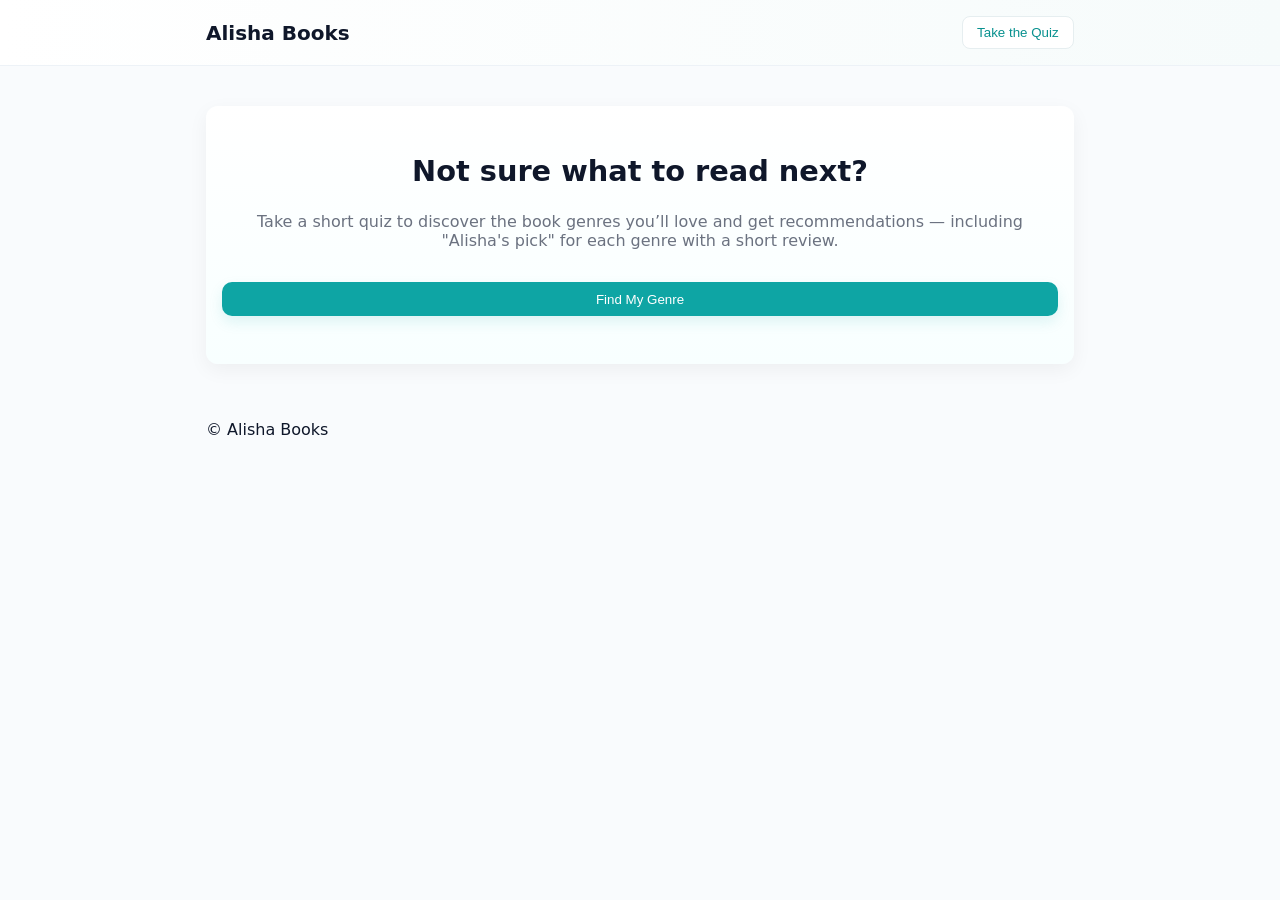
==== commit 081bfe54: "Revert: restore index.html to the pre-quiz version (restore original layout and script/styles refere" ====
--- a/index.html
+++ b/index.html
@@ -3,97 +3,67 @@
 <head>
   <meta charset="utf-8" />
   <meta name="viewport" content="width=device-width,initial-scale=1" />
-  <title>Alisha Books — A New Quiz Experience</title>
-  <link rel="stylesheet" href="redesign.css">
+  <title>Alisha Books — Find Your Genre</title>
+  <link rel="stylesheet" href="styles.css" />
 </head>
 <body>
-  <div class="page-wrap">
-    <header class="brand">
-      <a href="/" class="brand-logo">Alisha Books</a>
-      <nav class="brand-actions">
-        <button id="theme-toggle" class="icon-btn" aria-pressed="false">Theme</button>
-        <button id="save-list" class="icon-btn">Save</button>
+  <header class="site-header">
+    <div class="wrap">
+      <h1 class="logo">Alisha Books</h1>
+      <nav class="nav">
+        <button id="start-quiz" class="btn">Take the Quiz</button>
       </nav>
-    </header>
+    </div>
+  </header>
 
-    <main>
-      <section class="hero-unique">
-        <div class="hero-inner">
-          <h1>Which story will find you today?</h1>
-          <p class="lead">A short, adaptive quiz that arranges a living story-map of recommendations — built uniquely for you.</p>
-          <div class="hero-actions">
-            <button id="open-quiz" class="cta">Try the Unique Quiz</button>
-            <button id="demo" class="ghost">Preview</button>
-          </div>
+  <main class="wrap main">
+    <section class="hero">
+      <h2>Not sure what to read next?</h2>
+      <p>Take a short quiz to discover the book genres you’ll love and get recommendations — including "Alisha's pick" for each genre with a short review.</p>
+      <button id="hero-start" class="btn primary">Find My Genre</button>
+    </section>
+
+    <section id="quiz-section" class="quiz hidden" aria-hidden="true">
+      <div class="quiz-card">
+        <div class="quiz-header">
+          <div id="progress" class="progress"><div id="progress-bar" style="width:0%"></div></div>
+          <h3 id="question-title"></h3>
         </div>
-        <div class="hero-visual" aria-hidden="true">
-          <svg viewBox="0 0 600 360" class="story-map-svg">
-            <defs>
-              <linearGradient id="g1" x1="0" x2="1"><stop offset="0" stop-color="#FDE68A"/><stop offset="1" stop-color="#FBCFE8"/></linearGradient>
-            </defs>
-            <rect x="20" y="20" width="160" height="80" rx="10" fill="url(#g1)"/>
-            <circle cx="420" cy="80" r="38" fill="#C7F9CC"/>
-            <rect x="260" y="200" width="220" height="100" rx="18" fill="#DFF8FF"/>
-          </svg>
+
+        <ul id="options" class="options" role="list"></ul>
+
+        <div class="quiz-footer">
+          <button id="prev" class="btn">Back</button>
+          <button id="next" class="btn primary">Next</button>
         </div>
-      </section>
+      </div>
+    </section>
 
-      <section id="quiz-shell" class="quiz-shell hidden" aria-hidden="true">
-        <div class="quiz-stage">
-          <div class="quiz-left">
-            <div id="progress-ring" class="progress-ring" aria-hidden="true">
-              <svg viewBox="0 0 40 40"><circle cx="20" cy="20" r="15" class="ring-bg"/><circle cx="20" cy="20" r="15" class="ring-fg"/></svg>
-            </div>
-            <div id="map-area" class="map-area" aria-hidden="true"></div>
-          </div>
+    <section id="result-section" class="result hidden" aria-hidden="true">
+      <div class="result-card">
+        <h2>Your top genre: <span id="genre-name"></span></h2>
+        <p id="genre-desc"></p>
 
-          <form id="quiz" class="quiz-panel" aria-live="polite">
-            <h2 id="q-title">Ready?</h2>
-            <p id="q-sub" class="muted">We adapt the next questions to your answers — nothing is fixed.</p>
-            <div id="choices" class="choices" role="list"></div>
+        <h3>Alisha's pick</h3>
+        <div class="alisha-pick">
+          <h4 id="pick-title"></h4>
+          <p id="pick-review"></p>
+        </div>
 
-            <div class="controls">
-              <button type="button" id="back" class="btn small ghost">Back</button>
-              <button type="button" id="next" class="btn small">Next</button>
-            </div>
-          </form>
+        <h3>Recommended books</h3>
+        <ul id="book-list" class="book-list"></ul>
+        <div class="result-actions">
+          <button id="retake" class="btn">Retake Quiz</button>
+          <button id="explore" class="btn primary">Explore More</button>
         </div>
-      </section>
+      </div>
+    </section>
+  </main>
 
-      <section id="result-shell" class="result-shell hidden" aria-hidden="true">
-        <div class="result-card">
-          <div class="reveal">
-            <h2 id="result-title">Your Story Map</h2>
-            <p id="result-sub" class="muted">A unique recommendation based on how you answered.</p>
-          </div>
+  <footer class="site-footer">
+    <div class="wrap">© Alisha Books</div>
+  </footer>
 
-          <div class="result-main">
-            <div class="pick">
-              <h3 id="pick-genre">Genre</h3>
-              <h4 id="pick-title">Title</h4>
-              <p id="pick-review">Short review goes here.</p>
-              <div class="result-actions">
-                <button id="share" class="btn">Share</button>
-                <button id="confetti" class="btn ghost">Celebrate</button>
-              </div>
-            </div>
-
-            <aside class="recommend-list">
-              <h4>More like this</h4>
-              <ul id="rec-list"></ul>
-            </aside>
-          </div>
-        </div>
-      </section>
-
-    </main>
-
-    <footer class="site-foot">
-      <div class="wrap">Designed with care • Alisha Books</div>
-    </footer>
-  </div>
-
-  <canvas id="fx-canvas" class="fx-canvas" aria-hidden="true"></canvas>
-  <script src="redesign.js"></script>
+  <script src="script.js"></script>
 </body>
 </html>
--- a/styles.css
+++ b/styles.css
@@ -0,0 +1,50 @@
+:root{
+  --bg:#f9fbfd; --card:#ffffff; --muted:#6b7280;
+  --accent:#0ea5a4; --accent-600:#08918f;
+  --radius:12px; --max-width:900px;
+  font-family: Inter, system-ui, -apple-system, "Segoe UI", Roboto, "Helvetica Neue", Arial;
+  color-scheme: light;
+}
+
+*{box-sizing:border-box}
+html,body{height:100%;margin:0;background:var(--bg);color:#0f172a}
+.wrap{max-width:var(--max-width);margin:0 auto;padding:1rem}
+
+.site-header{background:linear-gradient(90deg,#fff 0%, #f6fbfb 100%);border-bottom:1px solid #edf2f7}
+.site-header .wrap{display:flex;align-items:center;justify-content:space-between;padding:1rem 1rem}
+.logo{margin:0;font-size:1.25rem;color:#0f172a}
+.nav .btn{border-radius:8px;padding:0.5rem 0.9rem;border:1px solid #e6eef0;background:#fff}
+
+.hero{display:grid;gap:1rem;padding:3rem 1rem;border-radius:12px;background:linear-gradient(180deg,#ffffff,#f8ffff);box-shadow:0 6px 20px rgba(2,6,23,0.05);margin:1.5rem 0;text-align:center}
+.hero h2{margin:0;font-size:1.8rem}
+.hero p{color:var(--muted);margin:0.5rem 0 1rem}
+
+.btn{cursor:pointer;border:0;padding:0.6rem 1rem;border-radius:10px;background:#e6f6f6;color:var(--accent-600)}
+.btn.primary{background:var(--accent);color:white;box-shadow:0 6px 14px rgba(14,165,164,0.12)}
+
+.quiz, .result{display:flex;justify-content:center;padding:2rem 1rem}
+.hidden{display:none}
+
+.quiz-card, .result-card{width:100%;max-width:640px;background:var(--card);padding:1.25rem;border-radius:var(--radius);box-shadow:0 8px 30px rgba(2,6,23,0.06)}
+.quiz-header h3{margin:0 0 0.75rem}
+.options{list-style:none;padding:0;margin:0;display:grid;gap:0.6rem}
+.options li{background:#f8fbfb;padding:0.8rem;border-radius:10px;cursor:pointer;border:1px solid #eef7f7}
+.options li.selected{background:linear-gradient(90deg,#e6fffd,#dffbf9);border-color:var(--accent)}
+.options li:focus{outline:2px solid rgba(14,165,164,0.18)}
+.quiz-footer{display:flex;justify-content:space-between;margin-top:1rem}
+
+.progress{height:8px;background:#eef7f7;border-radius:999px;overflow:hidden}
+#progress-bar{height:100%;background:linear-gradient(90deg,var(--accent-600),var(--accent));transition:width 300ms}
+
+.book-list{list-style:none;padding:0;margin:0}
+.book-list li{padding:0.6rem 0;border-bottom:1px dashed #eef2f2}
+.result-actions{margin-top:1rem;display:flex;gap:0.5rem;justify-content:flex-end}
+
+.alisha-pick{background:linear-gradient(90deg,#fffef6,#f6fffb);padding:0.8rem;border-radius:10px;border:1px solid #f0ead6;margin-bottom:1rem}
+.alisha-pick h4{margin:0 0 0.5rem}
+.alisha-pick p{margin:0;color:var(--muted)}
+
+@media (max-width:600px){
+  .hero{padding:2rem}
+  .site-header .wrap{padding:0.5rem}
+}
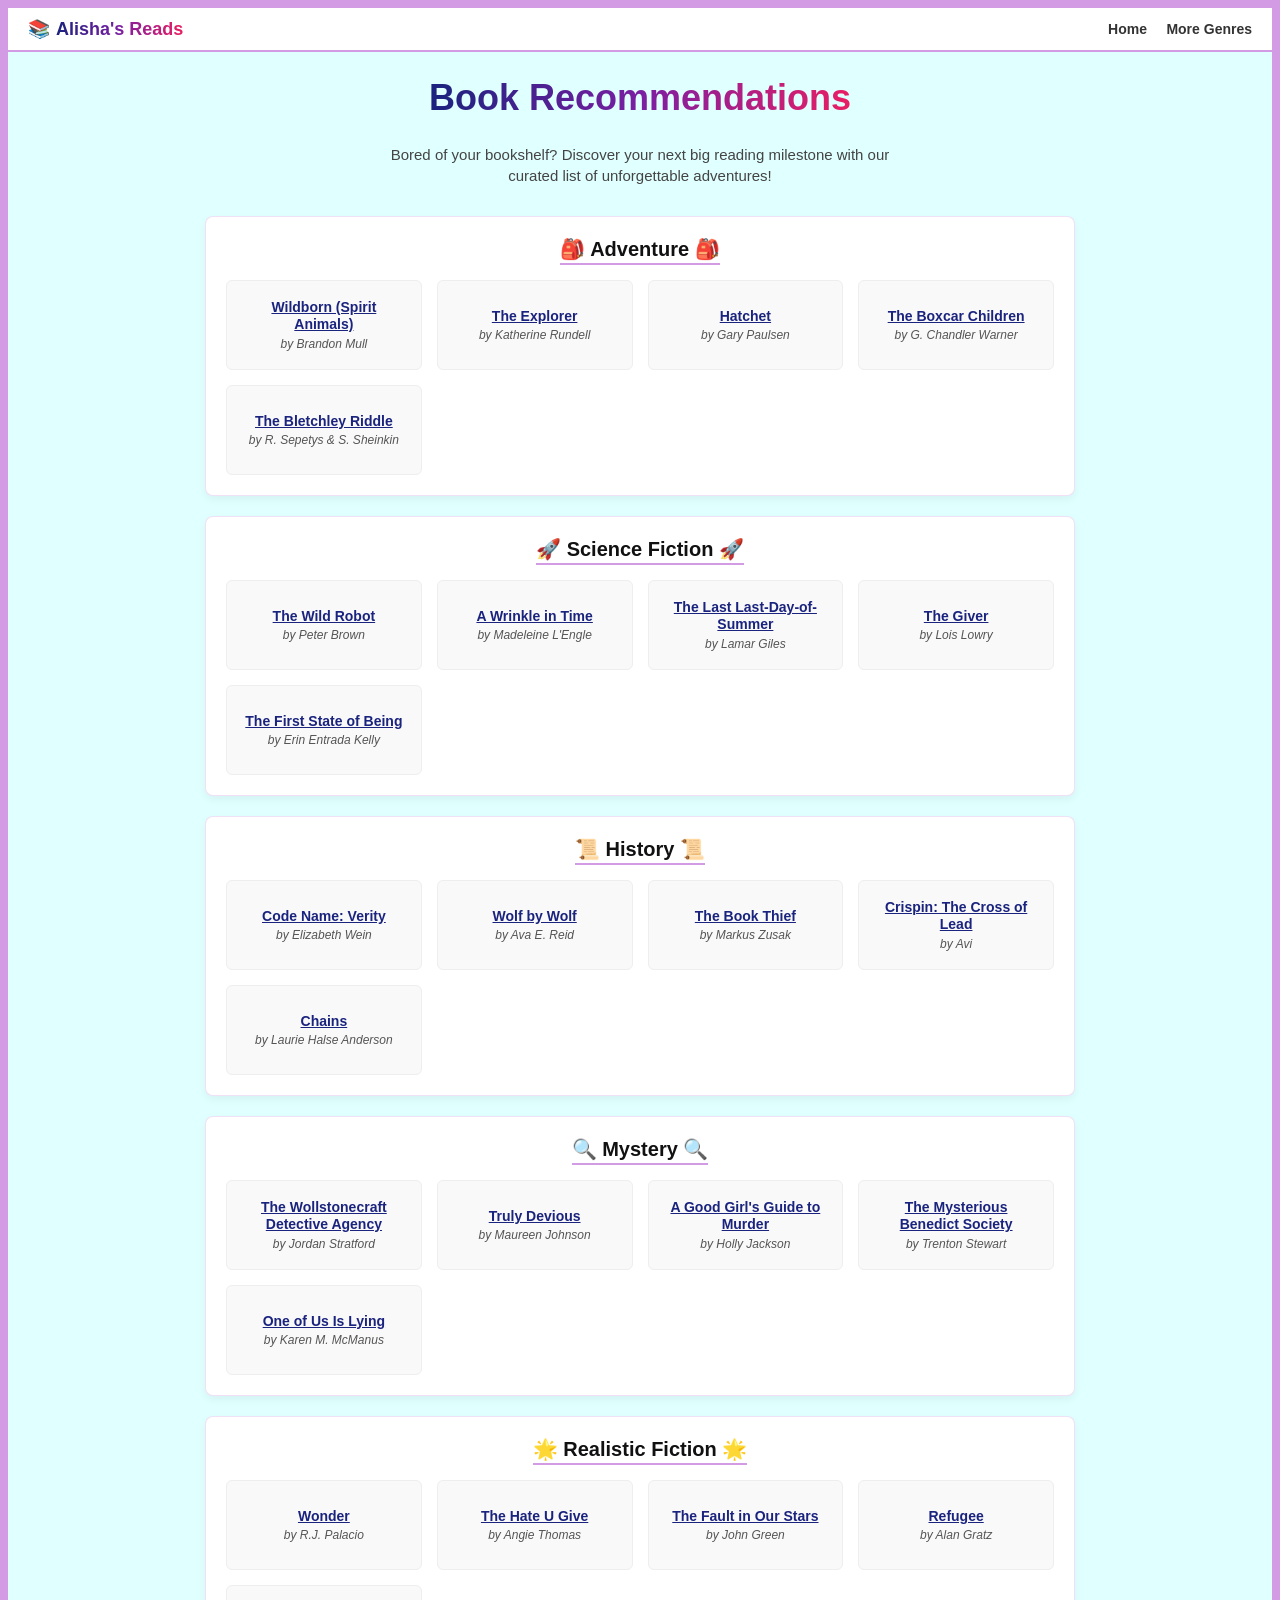
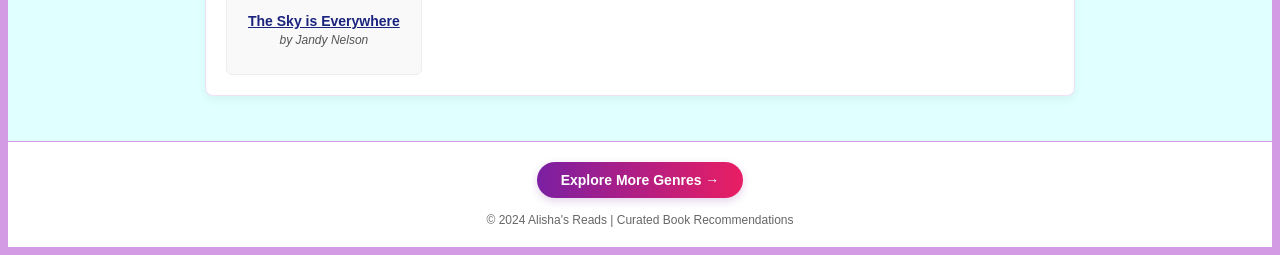
==== commit 1a35f6e7: "Replace quiz with Alisha Website Project design - keep History and Mystery sections, no quiz" ====
--- a/index.html
+++ b/index.html
@@ -1,69 +1,376 @@
-<!doctype html>
-<html lang="en">
-<head>
-  <meta charset="utf-8" />
-  <meta name="viewport" content="width=device-width,initial-scale=1" />
-  <title>Alisha Books — Find Your Genre</title>
-  <link rel="stylesheet" href="styles.css" />
-</head>
-<body>
-  <header class="site-header">
-    <div class="wrap">
-      <h1 class="logo">Alisha Books</h1>
-      <nav class="nav">
-        <button id="start-quiz" class="btn">Take the Quiz</button>
-      </nav>
-    </div>
-  </header>
-
-  <main class="wrap main">
-    <section class="hero">
-      <h2>Not sure what to read next?</h2>
-      <p>Take a short quiz to discover the book genres you’ll love and get recommendations — including "Alisha's pick" for each genre with a short review.</p>
-      <button id="hero-start" class="btn primary">Find My Genre</button>
-    </section>
-
-    <section id="quiz-section" class="quiz hidden" aria-hidden="true">
-      <div class="quiz-card">
-        <div class="quiz-header">
-          <div id="progress" class="progress"><div id="progress-bar" style="width:0%"></div></div>
-          <h3 id="question-title"></h3>
+<!DOCTYPE html> 
+<html lang="en"> 
+<head> 
+    <meta charset="UTF-8"> 
+    <title>Book Recommendations Hub</title> 
+    <style> 
+        body { 
+            background-color: lightcyan; 
+            border: 8px solid #d29be4; 
+            min-height: 100vh; 
+            margin: 0; 
+            box-sizing: border-box; 
+            padding: 0; 
+            display: flex;
+            flex-direction: column;
+            font-family: 'Segoe UI', Tahoma, Geneva, Verdana, sans-serif;
+            align-items: center; 
+        } 
+        .site-header {
+            width: 100%;
+            background-color: white;
+            border-bottom: 2px solid #d29be4;
+            padding: 10px 20px;
+            box-sizing: border-box;
+            display: flex;
+            justify-content: space-between;
+            align-items: center;
+        }
+        .logo-container {
+            font-size: 18px;
+            font-weight: 800;
+            display: flex;
+            align-items: center;
+            gap: 6px;
+        }
+        .logo-text {
+            background: linear-gradient(to right, #1A237E, #7B1FA2, #E91E63);
+            -webkit-background-clip: text;
+            background-clip: text;
+            -webkit-text-fill-color: transparent;
+            color: transparent;
+        }
+        .nav-links a {
+            color: #333;
+            text-decoration: none;
+            font-weight: 600;
+            margin-left: 15px;
+            font-size: 14px;
+        }
+        .main-content {
+            flex: 1;
+            width: 100%;
+            max-width: 900px;
+            display: flex;
+            flex-direction: column;
+            align-items: center; 
+            padding: 25px 15px;
+            box-sizing: border-box;
+        }
+        .hero-title {
+            text-align: center; 
+            font-size: 36px; 
+            font-weight: 900; 
+            margin: 0 0 10px 0; 
+            background: linear-gradient(to right, #1A237E, #7B1FA2, #E91E63); 
+            -webkit-background-clip: text; 
+            background-clip: text; 
+            -webkit-text-fill-color: transparent; 
+            color: transparent;
+        }
+        .hero-subtitle {
+            font-family: Verdana, sans-serif; 
+            font-size: 15px; 
+            text-align: center; 
+            margin-bottom: 30px; 
+            color: #444;
+            max-width: 550px;
+            line-height: 1.4;
+        } 
+        .genre-container {
+            width: 100%;
+            background: white;
+            border-radius: 8px;
+            padding: 20px;
+            margin-bottom: 20px;
+            box-shadow: 0 4px 10px rgba(0,0,0,0.05);
+            box-sizing: border-box;
+            border: 1px solid rgba(210, 155, 228, 0.3);
+            text-align: center;
+        }
+        .genre-title {
+            font-size: 20px;
+            font-weight: 700;
+            color: #111;
+            margin-top: 0;
+            margin-bottom: 15px;
+            display: inline-block;
+            border-bottom: 2px solid #d29be4;
+            padding-bottom: 2px;
+        }
+        .book-grid {
+            display: grid;
+            grid-template-columns: repeat(auto-fit, minmax(180px, 1fr));
+            gap: 15px;
+            padding: 0;
+            margin: 0;
+        }
+        .book-card-link {
+            text-decoration: none;
+            display: block;
+        }
+        .book-card {
+            background-color: #f9f9f9;
+            border-radius: 6px;
+            padding: 15px;
+            border: 1px solid #eee;
+            transition: transform 0.2s, box-shadow 0.2s;
+            display: flex;
+            flex-direction: column;
+            justify-content: center;
+            align-items: center;
+            min-height: 90px;
+            box-sizing: border-box;
+        }
+        .book-card:hover {
+            transform: translateY(-2px);
+            box-shadow: 0 4px 8px rgba(0,0,0,0.08);
+            background-color: #f1f1f1;
+        }
+        .book-title {
+            font-size: 14px;
+            color: #1A237E; 
+            font-weight: 700;
+            margin-bottom: 4px;
+            line-height: 1.2;
+            text-decoration: underline;
+        }
+        .book-author {
+            font-size: 12px;
+            color: #555;
+            font-style: italic;
+        }
+        .footer-section {
+            display: flex; 
+            flex-direction: column; 
+            align-items: center; 
+            background: white;
+            width: 100%;
+            border-top: 1px solid #d29be4;
+            padding: 20px; 
+            box-sizing: border-box;
+        }
+        .cta-button {
+            display: inline-block;
+            background: linear-gradient(to right, #7B1FA2, #E91E63);
+            color: white !important;
+            text-decoration: none;
+            padding: 10px 24px;
+            font-size: 14px;
+            font-weight: 700;
+            border-radius: 20px;
+            margin-bottom: 15px;
+            box-shadow: 0 3px 8px rgba(123, 31, 162, 0.2);
+        }
+    </style> 
+</head> 
+<body> 
+
+    <header class="site-header">
+        <div class="logo-container">
+            <span>📚</span><span class="logo-text">Alisha's Reads</span>
         </div>
-
-        <ul id="options" class="options" role="list"></ul>
-
-        <div class="quiz-footer">
-          <button id="prev" class="btn">Back</button>
-          <button id="next" class="btn primary">Next</button>
-        </div>
-      </div>
-    </section>
-
-    <section id="result-section" class="result hidden" aria-hidden="true">
-      <div class="result-card">
-        <h2>Your top genre: <span id="genre-name"></span></h2>
-        <p id="genre-desc"></p>
-
-        <h3>Alisha's pick</h3>
-        <div class="alisha-pick">
-          <h4 id="pick-title"></h4>
-          <p id="pick-review"></p>
-        </div>
-
-        <h3>Recommended books</h3>
-        <ul id="book-list" class="book-list"></ul>
-        <div class="result-actions">
-          <button id="retake" class="btn">Retake Quiz</button>
-          <button id="explore" class="btn primary">Explore More</button>
-        </div>
-      </div>
-    </section>
-  </main>
-
-  <footer class="site-footer">
-    <div class="wrap">© Alisha Books</div>
-  </footer>
-
-  <script src="script.js"></script>
-</body>
+        <nav class="nav-links">
+            <a href="#">Home</a>
+            <a href="about.html">More Genres</a>
+        </nav>
+    </header>
+
+    <main class="main-content">
+        <h1 class="hero-title">Book Recommendations</h1> 
+        <p class="hero-subtitle">Bored of your bookshelf? Discover your next big reading milestone with our curated list of unforgettable adventures!</p> 
+
+        <!-- ADVENTURE CARD SECTION -->
+        <section class="genre-container">
+            <div class="genre-title">🎒 Adventure 🎒</div>
+            <div class="book-grid">
+                <a class="book-card-link" href="https://amazon.com" target="_blank">
+                    <div class="book-card">
+                        <span class="book-title">Wildborn (Spirit Animals)</span>
+                        <span class="book-author">by Brandon Mull</span>
+                    </div>
+                </a>
+                <a class="book-card-link" href="https://amazon.com" target="_blank">
+                    <div class="book-card">
+                        <span class="book-title">The Explorer</span>
+                        <span class="book-author">by Katherine Rundell</span>
+                    </div>
+                </a>
+                <a class="book-card-link" href="https://amazon.com" target="_blank">
+                    <div class="book-card">
+                        <span class="book-title">Hatchet</span>
+                        <span class="book-author">by Gary Paulsen</span>
+                    </div>
+                </a>
+                <a class="book-card-link" href="https://amazon.com" target="_blank">
+                    <div class="book-card">
+                        <span class="book-title">The Boxcar Children</span>
+                        <span class="book-author">by G. Chandler Warner</span>
+                    </div>
+                </a>
+                <a class="book-card-link" href="https://amazon.com" target="_blank">
+                    <div class="book-card">
+                        <span class="book-title">The Bletchley Riddle</span>
+                        <span class="book-author">by R. Sepetys & S. Sheinkin</span>
+                    </div>
+                </a>
+            </div>
+        </section>
+
+        <!-- SCIENCE FICTION CARD SECTION -->
+        <section class="genre-container">
+            <div class="genre-title">🚀 Science Fiction 🚀</div>
+            <div class="book-grid">
+                <a class="book-card-link" href="https://amazon.com" target="_blank">
+                    <div class="book-card">
+                        <span class="book-title">The Wild Robot</span>
+                        <span class="book-author">by Peter Brown</span>
+                    </div>
+                </a>
+                <a class="book-card-link" href="https://amazon.com" target="_blank">
+                    <div class="book-card">
+                        <span class="book-title">A Wrinkle in Time</span>
+                        <span class="book-author">by Madeleine L'Engle</span>
+                    </div>
+                </a>
+                <a class="book-card-link" href="https://amazon.com" target="_blank">
+                    <div class="book-card">
+                        <span class="book-title">The Last Last-Day-of-Summer</span>
+                        <span class="book-author">by Lamar Giles</span>
+                    </div>
+                </a>
+                <a class="book-card-link" href="https://amazon.com" target="_blank">
+                    <div class="book-card">
+                        <span class="book-title">The Giver</span>
+                        <span class="book-author">by Lois Lowry</span>
+                    </div>
+                </a>
+                <a class="book-card-link" href="https://amazon.com" target="_blank">
+                    <div class="book-card">
+                        <span class="book-title">The First State of Being</span>
+                        <span class="book-author">by Erin Entrada Kelly</span>
+                    </div>
+                </a>
+            </div>
+        </section>
+
+        <!-- HISTORY SECTION -->
+        <section class="genre-container">
+            <div class="genre-title">📜 History 📜</div>
+            <div class="book-grid">
+                <a class="book-card-link" href="https://amazon.com" target="_blank">
+                    <div class="book-card">
+                        <span class="book-title">Code Name: Verity</span>
+                        <span class="book-author">by Elizabeth Wein</span>
+                    </div>
+                </a>
+                <a class="book-card-link" href="https://amazon.com" target="_blank">
+                    <div class="book-card">
+                        <span class="book-title">Wolf by Wolf</span>
+                        <span class="book-author">by Ava E. Reid</span>
+                    </div>
+                </a>
+                <a class="book-card-link" href="https://amazon.com" target="_blank">
+                    <div class="book-card">
+                        <span class="book-title">The Book Thief</span>
+                        <span class="book-author">by Markus Zusak</span>
+                    </div>
+                </a>
+                <a class="book-card-link" href="https://amazon.com" target="_blank">
+                    <div class="book-card">
+                        <span class="book-title">Crispin: The Cross of Lead</span>
+                        <span class="book-author">by Avi</span>
+                    </div>
+                </a>
+                <a class="book-card-link" href="https://amazon.com" target="_blank">
+                    <div class="book-card">
+                        <span class="book-title">Chains</span>
+                        <span class="book-author">by Laurie Halse Anderson</span>
+                    </div>
+                </a>
+            </div>
+        </section>
+
+        <!-- MYSTERY SECTION -->
+        <section class="genre-container">
+            <div class="genre-title">🔍 Mystery 🔍</div>
+            <div class="book-grid">
+                <a class="book-card-link" href="https://amazon.com" target="_blank">
+                    <div class="book-card">
+                        <span class="book-title">The Wollstonecraft Detective Agency</span>
+                        <span class="book-author">by Jordan Stratford</span>
+                    </div>
+                </a>
+                <a class="book-card-link" href="https://amazon.com" target="_blank">
+                    <div class="book-card">
+                        <span class="book-title">Truly Devious</span>
+                        <span class="book-author">by Maureen Johnson</span>
+                    </div>
+                </a>
+                <a class="book-card-link" href="https://amazon.com" target="_blank">
+                    <div class="book-card">
+                        <span class="book-title">A Good Girl's Guide to Murder</span>
+                        <span class="book-author">by Holly Jackson</span>
+                    </div>
+                </a>
+                <a class="book-card-link" href="https://amazon.com" target="_blank">
+                    <div class="book-card">
+                        <span class="book-title">The Mysterious Benedict Society</span>
+                        <span class="book-author">by Trenton Stewart</span>
+                    </div>
+                </a>
+                <a class="book-card-link" href="https://amazon.com" target="_blank">
+                    <div class="book-card">
+                        <span class="book-title">One of Us Is Lying</span>
+                        <span class="book-author">by Karen M. McManus</span>
+                    </div>
+                </a>
+            </div>
+        </section>
+
+        <!-- REALISTIC FICTION SECTION -->
+        <section class="genre-container">
+            <div class="genre-title">🌟 Realistic Fiction 🌟</div>
+            <div class="book-grid">
+                <a class="book-card-link" href="https://amazon.com" target="_blank">
+                    <div class="book-card">
+                        <span class="book-title">Wonder</span>
+                        <span class="book-author">by R.J. Palacio</span>
+                    </div>
+                </a>
+                <a class="book-card-link" href="https://amazon.com" target="_blank">
+                    <div class="book-card">
+                        <span class="book-title">The Hate U Give</span>
+                        <span class="book-author">by Angie Thomas</span>
+                    </div>
+                </a>
+                <a class="book-card-link" href="https://amazon.com" target="_blank">
+                    <div class="book-card">
+                        <span class="book-title">The Fault in Our Stars</span>
+                        <span class="book-author">by John Green</span>
+                    </div>
+                </a>
+                <a class="book-card-link" href="https://amazon.com" target="_blank">
+                    <div class="book-card">
+                        <span class="book-title">Refugee</span>
+                        <span class="book-author">by Alan Gratz</span>
+                    </div>
+                </a>
+                <a class="book-card-link" href="https://amazon.com" target="_blank">
+                    <div class="book-card">
+                        <span class="book-title">The Sky is Everywhere</span>
+                        <span class="book-author">by Jandy Nelson</span>
+                    </div>
+                </a>
+            </div>
+        </section>
+
+    </main>
+
+    <footer class="footer-section">
+        <a href="about.html" class="cta-button">Explore More Genres →</a>
+        <p style="color: #666; font-size: 12px; margin: 0;">© 2024 Alisha's Reads | Curated Book Recommendations</p>
+    </footer>
+
+</body> 
 </html>
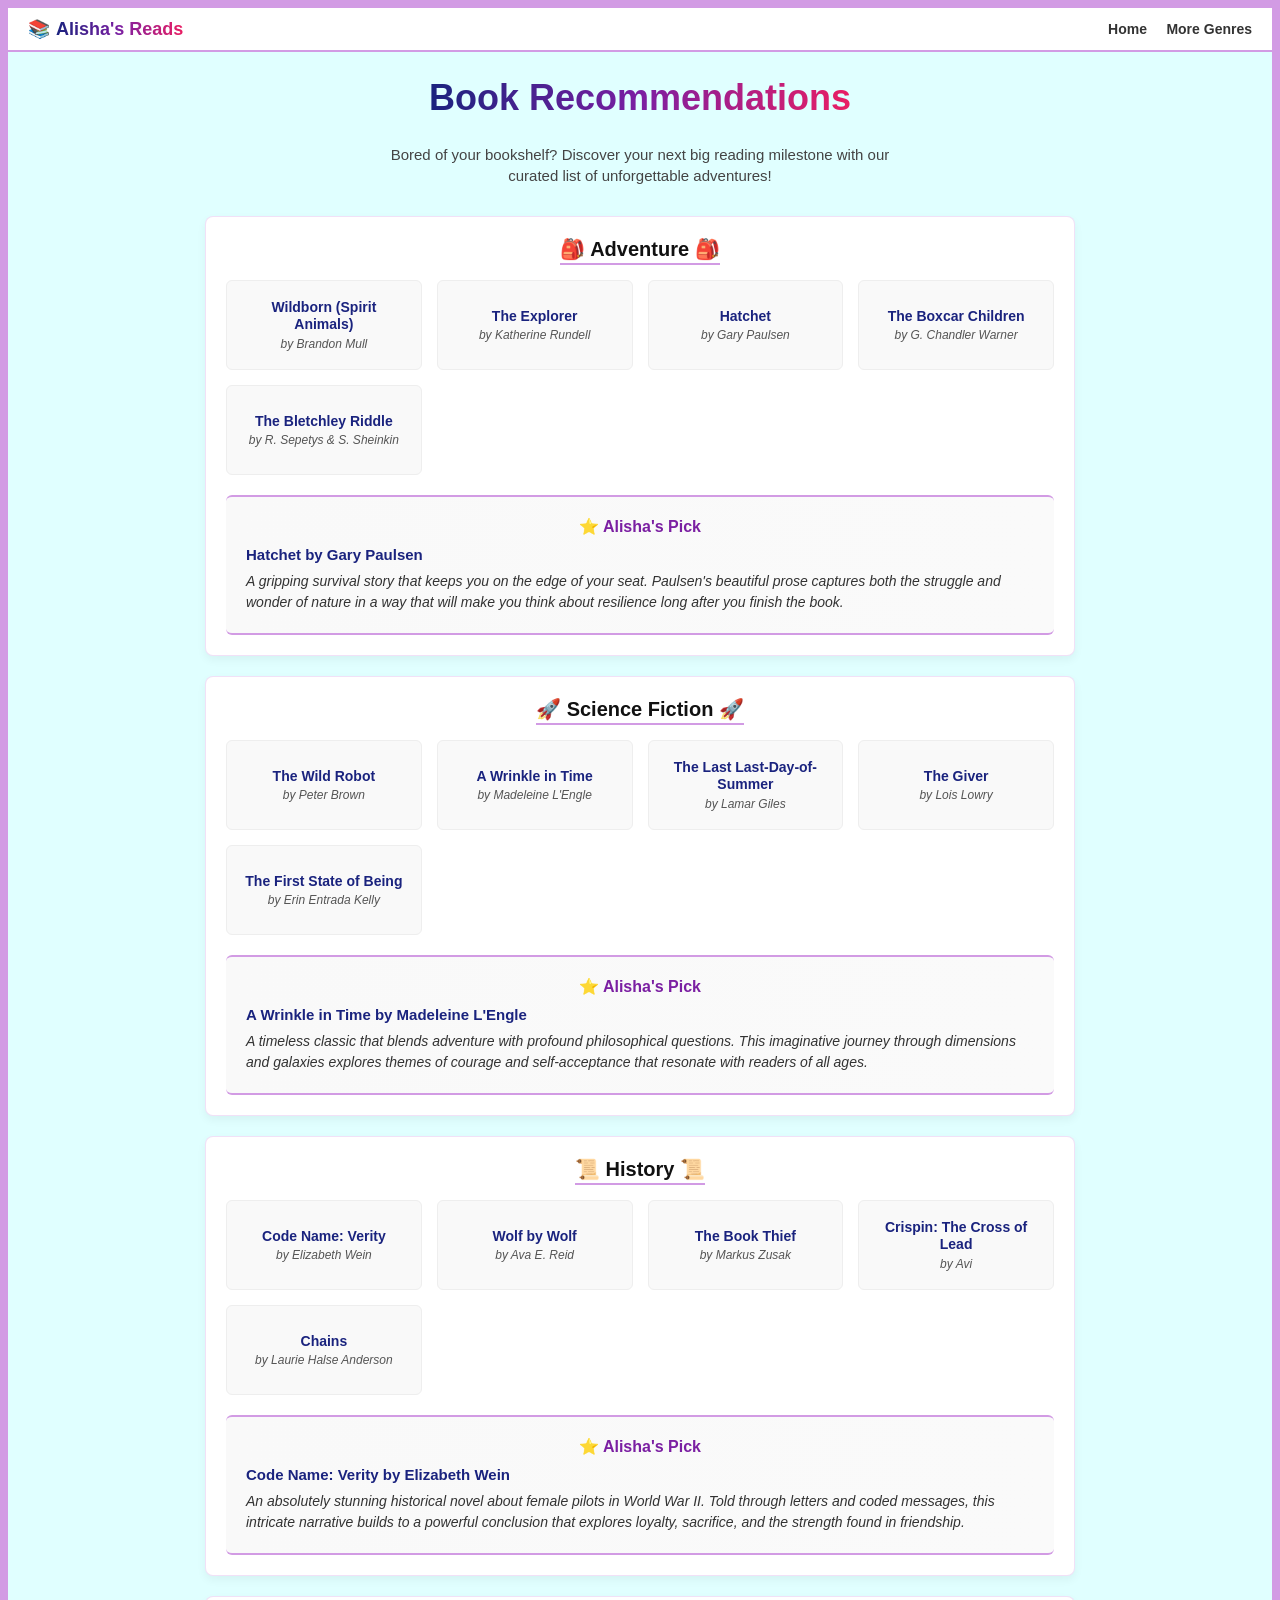
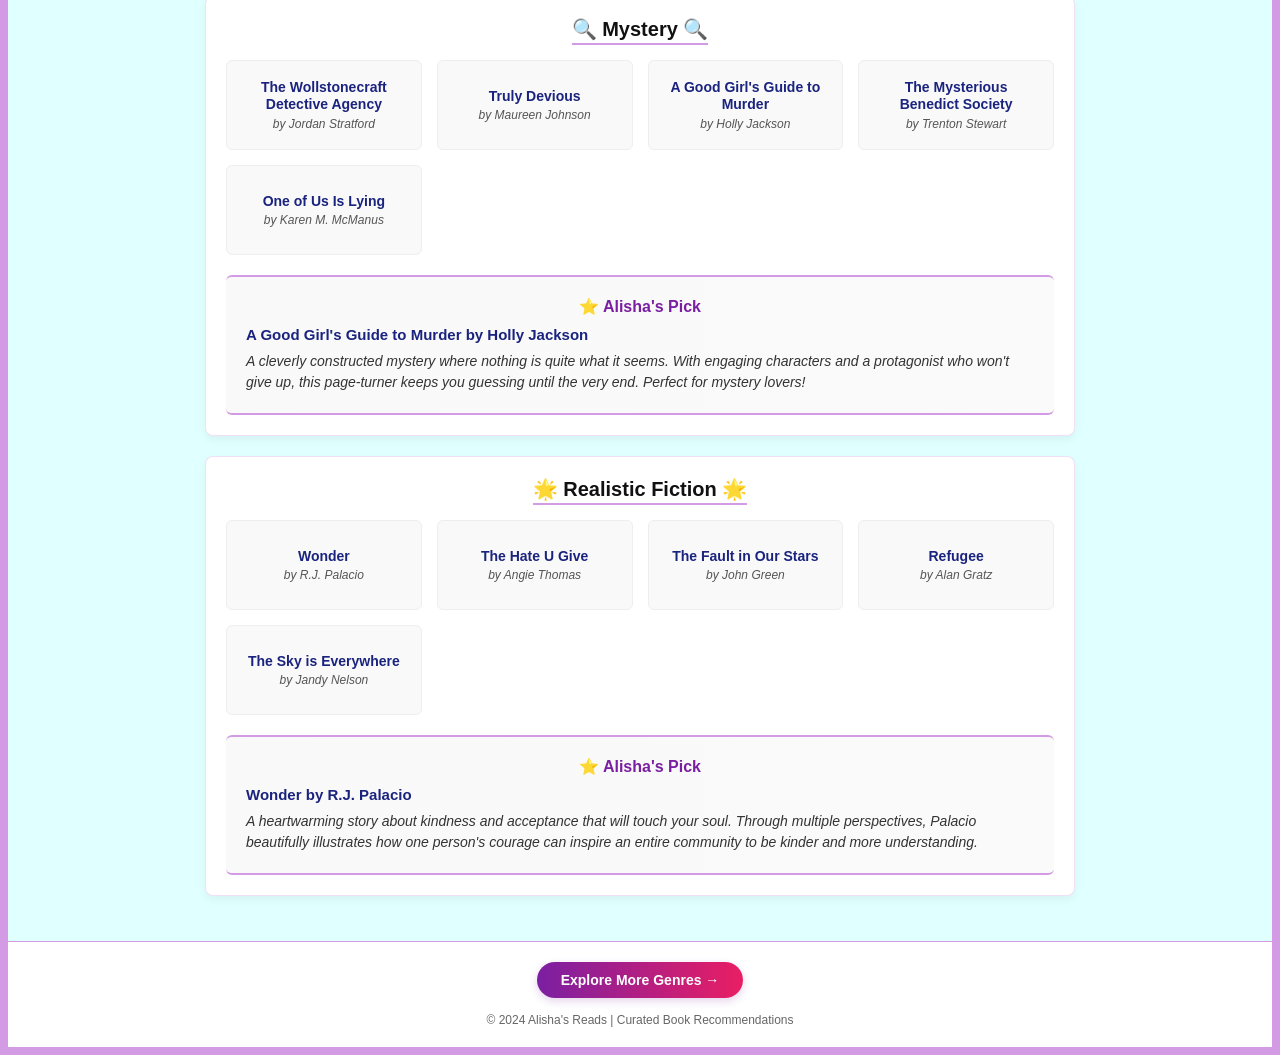
==== commit 184c2736: "Remove links from book cards and add Alisha's Pick section with review after each genre" ====
--- a/index.html
+++ b/index.html
@@ -103,11 +103,7 @@
             grid-template-columns: repeat(auto-fit, minmax(180px, 1fr));
             gap: 15px;
             padding: 0;
-            margin: 0;
-        }
-        .book-card-link {
-            text-decoration: none;
-            display: block;
+            margin: 0 0 20px 0;
         }
         .book-card {
             background-color: #f9f9f9;
@@ -133,11 +129,44 @@
             font-weight: 700;
             margin-bottom: 4px;
             line-height: 1.2;
-            text-decoration: underline;
         }
         .book-author {
             font-size: 12px;
             color: #555;
+            font-style: italic;
+        }
+        .alisha-pick-section {
+            background: linear-gradient(to right, #f9f9f9, #fafafa);
+            border-top: 2px solid #d29be4;
+            border-bottom: 2px solid #d29be4;
+            padding: 20px;
+            margin-top: 15px;
+            border-radius: 6px;
+        }
+        .alisha-pick-title {
+            font-size: 16px;
+            font-weight: 700;
+            color: #7B1FA2;
+            margin: 0 0 10px 0;
+            display: flex;
+            align-items: center;
+            justify-content: center;
+            gap: 8px;
+        }
+        .alisha-pick-content {
+            text-align: left;
+        }
+        .pick-book-title {
+            font-size: 15px;
+            font-weight: 700;
+            color: #1A237E;
+            margin: 0 0 8px 0;
+        }
+        .pick-review {
+            font-size: 14px;
+            color: #333;
+            line-height: 1.5;
+            margin: 0;
             font-style: italic;
         }
         .footer-section {
@@ -184,36 +213,33 @@
         <section class="genre-container">
             <div class="genre-title">🎒 Adventure 🎒</div>
             <div class="book-grid">
-                <a class="book-card-link" href="https://amazon.com" target="_blank">
-                    <div class="book-card">
-                        <span class="book-title">Wildborn (Spirit Animals)</span>
-                        <span class="book-author">by Brandon Mull</span>
-                    </div>
-                </a>
-                <a class="book-card-link" href="https://amazon.com" target="_blank">
-                    <div class="book-card">
-                        <span class="book-title">The Explorer</span>
-                        <span class="book-author">by Katherine Rundell</span>
-                    </div>
-                </a>
-                <a class="book-card-link" href="https://amazon.com" target="_blank">
-                    <div class="book-card">
-                        <span class="book-title">Hatchet</span>
-                        <span class="book-author">by Gary Paulsen</span>
-                    </div>
-                </a>
-                <a class="book-card-link" href="https://amazon.com" target="_blank">
-                    <div class="book-card">
-                        <span class="book-title">The Boxcar Children</span>
-                        <span class="book-author">by G. Chandler Warner</span>
-                    </div>
-                </a>
-                <a class="book-card-link" href="https://amazon.com" target="_blank">
-                    <div class="book-card">
-                        <span class="book-title">The Bletchley Riddle</span>
-                        <span class="book-author">by R. Sepetys & S. Sheinkin</span>
-                    </div>
-                </a>
+                <div class="book-card">
+                    <span class="book-title">Wildborn (Spirit Animals)</span>
+                    <span class="book-author">by Brandon Mull</span>
+                </div>
+                <div class="book-card">
+                    <span class="book-title">The Explorer</span>
+                    <span class="book-author">by Katherine Rundell</span>
+                </div>
+                <div class="book-card">
+                    <span class="book-title">Hatchet</span>
+                    <span class="book-author">by Gary Paulsen</span>
+                </div>
+                <div class="book-card">
+                    <span class="book-title">The Boxcar Children</span>
+                    <span class="book-author">by G. Chandler Warner</span>
+                </div>
+                <div class="book-card">
+                    <span class="book-title">The Bletchley Riddle</span>
+                    <span class="book-author">by R. Sepetys & S. Sheinkin</span>
+                </div>
+            </div>
+            <div class="alisha-pick-section">
+                <div class="alisha-pick-title">⭐ Alisha's Pick</div>
+                <div class="alisha-pick-content">
+                    <div class="pick-book-title">Hatchet by Gary Paulsen</div>
+                    <p class="pick-review">A gripping survival story that keeps you on the edge of your seat. Paulsen's beautiful prose captures both the struggle and wonder of nature in a way that will make you think about resilience long after you finish the book.</p>
+                </div>
             </div>
         </section>
 
@@ -221,36 +247,33 @@
         <section class="genre-container">
             <div class="genre-title">🚀 Science Fiction 🚀</div>
             <div class="book-grid">
-                <a class="book-card-link" href="https://amazon.com" target="_blank">
-                    <div class="book-card">
-                        <span class="book-title">The Wild Robot</span>
-                        <span class="book-author">by Peter Brown</span>
-                    </div>
-                </a>
-                <a class="book-card-link" href="https://amazon.com" target="_blank">
-                    <div class="book-card">
-                        <span class="book-title">A Wrinkle in Time</span>
-                        <span class="book-author">by Madeleine L'Engle</span>
-                    </div>
-                </a>
-                <a class="book-card-link" href="https://amazon.com" target="_blank">
-                    <div class="book-card">
-                        <span class="book-title">The Last Last-Day-of-Summer</span>
-                        <span class="book-author">by Lamar Giles</span>
-                    </div>
-                </a>
-                <a class="book-card-link" href="https://amazon.com" target="_blank">
-                    <div class="book-card">
-                        <span class="book-title">The Giver</span>
-                        <span class="book-author">by Lois Lowry</span>
-                    </div>
-                </a>
-                <a class="book-card-link" href="https://amazon.com" target="_blank">
-                    <div class="book-card">
-                        <span class="book-title">The First State of Being</span>
-                        <span class="book-author">by Erin Entrada Kelly</span>
-                    </div>
-                </a>
+                <div class="book-card">
+                    <span class="book-title">The Wild Robot</span>
+                    <span class="book-author">by Peter Brown</span>
+                </div>
+                <div class="book-card">
+                    <span class="book-title">A Wrinkle in Time</span>
+                    <span class="book-author">by Madeleine L'Engle</span>
+                </div>
+                <div class="book-card">
+                    <span class="book-title">The Last Last-Day-of-Summer</span>
+                    <span class="book-author">by Lamar Giles</span>
+                </div>
+                <div class="book-card">
+                    <span class="book-title">The Giver</span>
+                    <span class="book-author">by Lois Lowry</span>
+                </div>
+                <div class="book-card">
+                    <span class="book-title">The First State of Being</span>
+                    <span class="book-author">by Erin Entrada Kelly</span>
+                </div>
+            </div>
+            <div class="alisha-pick-section">
+                <div class="alisha-pick-title">⭐ Alisha's Pick</div>
+                <div class="alisha-pick-content">
+                    <div class="pick-book-title">A Wrinkle in Time by Madeleine L'Engle</div>
+                    <p class="pick-review">A timeless classic that blends adventure with profound philosophical questions. This imaginative journey through dimensions and galaxies explores themes of courage and self-acceptance that resonate with readers of all ages.</p>
+                </div>
             </div>
         </section>
 
@@ -258,36 +281,33 @@
         <section class="genre-container">
             <div class="genre-title">📜 History 📜</div>
             <div class="book-grid">
-                <a class="book-card-link" href="https://amazon.com" target="_blank">
-                    <div class="book-card">
-                        <span class="book-title">Code Name: Verity</span>
-                        <span class="book-author">by Elizabeth Wein</span>
-                    </div>
-                </a>
-                <a class="book-card-link" href="https://amazon.com" target="_blank">
-                    <div class="book-card">
-                        <span class="book-title">Wolf by Wolf</span>
-                        <span class="book-author">by Ava E. Reid</span>
-                    </div>
-                </a>
-                <a class="book-card-link" href="https://amazon.com" target="_blank">
-                    <div class="book-card">
-                        <span class="book-title">The Book Thief</span>
-                        <span class="book-author">by Markus Zusak</span>
-                    </div>
-                </a>
-                <a class="book-card-link" href="https://amazon.com" target="_blank">
-                    <div class="book-card">
-                        <span class="book-title">Crispin: The Cross of Lead</span>
-                        <span class="book-author">by Avi</span>
-                    </div>
-                </a>
-                <a class="book-card-link" href="https://amazon.com" target="_blank">
-                    <div class="book-card">
-                        <span class="book-title">Chains</span>
-                        <span class="book-author">by Laurie Halse Anderson</span>
-                    </div>
-                </a>
+                <div class="book-card">
+                    <span class="book-title">Code Name: Verity</span>
+                    <span class="book-author">by Elizabeth Wein</span>
+                </div>
+                <div class="book-card">
+                    <span class="book-title">Wolf by Wolf</span>
+                    <span class="book-author">by Ava E. Reid</span>
+                </div>
+                <div class="book-card">
+                    <span class="book-title">The Book Thief</span>
+                    <span class="book-author">by Markus Zusak</span>
+                </div>
+                <div class="book-card">
+                    <span class="book-title">Crispin: The Cross of Lead</span>
+                    <span class="book-author">by Avi</span>
+                </div>
+                <div class="book-card">
+                    <span class="book-title">Chains</span>
+                    <span class="book-author">by Laurie Halse Anderson</span>
+                </div>
+            </div>
+            <div class="alisha-pick-section">
+                <div class="alisha-pick-title">⭐ Alisha's Pick</div>
+                <div class="alisha-pick-content">
+                    <div class="pick-book-title">Code Name: Verity by Elizabeth Wein</div>
+                    <p class="pick-review">An absolutely stunning historical novel about female pilots in World War II. Told through letters and coded messages, this intricate narrative builds to a powerful conclusion that explores loyalty, sacrifice, and the strength found in friendship.</p>
+                </div>
             </div>
         </section>
 
@@ -295,36 +315,33 @@
         <section class="genre-container">
             <div class="genre-title">🔍 Mystery 🔍</div>
             <div class="book-grid">
-                <a class="book-card-link" href="https://amazon.com" target="_blank">
-                    <div class="book-card">
-                        <span class="book-title">The Wollstonecraft Detective Agency</span>
-                        <span class="book-author">by Jordan Stratford</span>
-                    </div>
-                </a>
-                <a class="book-card-link" href="https://amazon.com" target="_blank">
-                    <div class="book-card">
-                        <span class="book-title">Truly Devious</span>
-                        <span class="book-author">by Maureen Johnson</span>
-                    </div>
-                </a>
-                <a class="book-card-link" href="https://amazon.com" target="_blank">
-                    <div class="book-card">
-                        <span class="book-title">A Good Girl's Guide to Murder</span>
-                        <span class="book-author">by Holly Jackson</span>
-                    </div>
-                </a>
-                <a class="book-card-link" href="https://amazon.com" target="_blank">
-                    <div class="book-card">
-                        <span class="book-title">The Mysterious Benedict Society</span>
-                        <span class="book-author">by Trenton Stewart</span>
-                    </div>
-                </a>
-                <a class="book-card-link" href="https://amazon.com" target="_blank">
-                    <div class="book-card">
-                        <span class="book-title">One of Us Is Lying</span>
-                        <span class="book-author">by Karen M. McManus</span>
-                    </div>
-                </a>
+                <div class="book-card">
+                    <span class="book-title">The Wollstonecraft Detective Agency</span>
+                    <span class="book-author">by Jordan Stratford</span>
+                </div>
+                <div class="book-card">
+                    <span class="book-title">Truly Devious</span>
+                    <span class="book-author">by Maureen Johnson</span>
+                </div>
+                <div class="book-card">
+                    <span class="book-title">A Good Girl's Guide to Murder</span>
+                    <span class="book-author">by Holly Jackson</span>
+                </div>
+                <div class="book-card">
+                    <span class="book-title">The Mysterious Benedict Society</span>
+                    <span class="book-author">by Trenton Stewart</span>
+                </div>
+                <div class="book-card">
+                    <span class="book-title">One of Us Is Lying</span>
+                    <span class="book-author">by Karen M. McManus</span>
+                </div>
+            </div>
+            <div class="alisha-pick-section">
+                <div class="alisha-pick-title">⭐ Alisha's Pick</div>
+                <div class="alisha-pick-content">
+                    <div class="pick-book-title">A Good Girl's Guide to Murder by Holly Jackson</div>
+                    <p class="pick-review">A cleverly constructed mystery where nothing is quite what it seems. With engaging characters and a protagonist who won't give up, this page-turner keeps you guessing until the very end. Perfect for mystery lovers!</p>
+                </div>
             </div>
         </section>
 
@@ -332,36 +349,33 @@
         <section class="genre-container">
             <div class="genre-title">🌟 Realistic Fiction 🌟</div>
             <div class="book-grid">
-                <a class="book-card-link" href="https://amazon.com" target="_blank">
-                    <div class="book-card">
-                        <span class="book-title">Wonder</span>
-                        <span class="book-author">by R.J. Palacio</span>
-                    </div>
-                </a>
-                <a class="book-card-link" href="https://amazon.com" target="_blank">
-                    <div class="book-card">
-                        <span class="book-title">The Hate U Give</span>
-                        <span class="book-author">by Angie Thomas</span>
-                    </div>
-                </a>
-                <a class="book-card-link" href="https://amazon.com" target="_blank">
-                    <div class="book-card">
-                        <span class="book-title">The Fault in Our Stars</span>
-                        <span class="book-author">by John Green</span>
-                    </div>
-                </a>
-                <a class="book-card-link" href="https://amazon.com" target="_blank">
-                    <div class="book-card">
-                        <span class="book-title">Refugee</span>
-                        <span class="book-author">by Alan Gratz</span>
-                    </div>
-                </a>
-                <a class="book-card-link" href="https://amazon.com" target="_blank">
-                    <div class="book-card">
-                        <span class="book-title">The Sky is Everywhere</span>
-                        <span class="book-author">by Jandy Nelson</span>
-                    </div>
-                </a>
+                <div class="book-card">
+                    <span class="book-title">Wonder</span>
+                    <span class="book-author">by R.J. Palacio</span>
+                </div>
+                <div class="book-card">
+                    <span class="book-title">The Hate U Give</span>
+                    <span class="book-author">by Angie Thomas</span>
+                </div>
+                <div class="book-card">
+                    <span class="book-title">The Fault in Our Stars</span>
+                    <span class="book-author">by John Green</span>
+                </div>
+                <div class="book-card">
+                    <span class="book-title">Refugee</span>
+                    <span class="book-author">by Alan Gratz</span>
+                </div>
+                <div class="book-card">
+                    <span class="book-title">The Sky is Everywhere</span>
+                    <span class="book-author">by Jandy Nelson</span>
+                </div>
+            </div>
+            <div class="alisha-pick-section">
+                <div class="alisha-pick-title">⭐ Alisha's Pick</div>
+                <div class="alisha-pick-content">
+                    <div class="pick-book-title">Wonder by R.J. Palacio</div>
+                    <p class="pick-review">A heartwarming story about kindness and acceptance that will touch your soul. Through multiple perspectives, Palacio beautifully illustrates how one person's courage can inspire an entire community to be kinder and more understanding.</p>
+                </div>
             </div>
         </section>
 
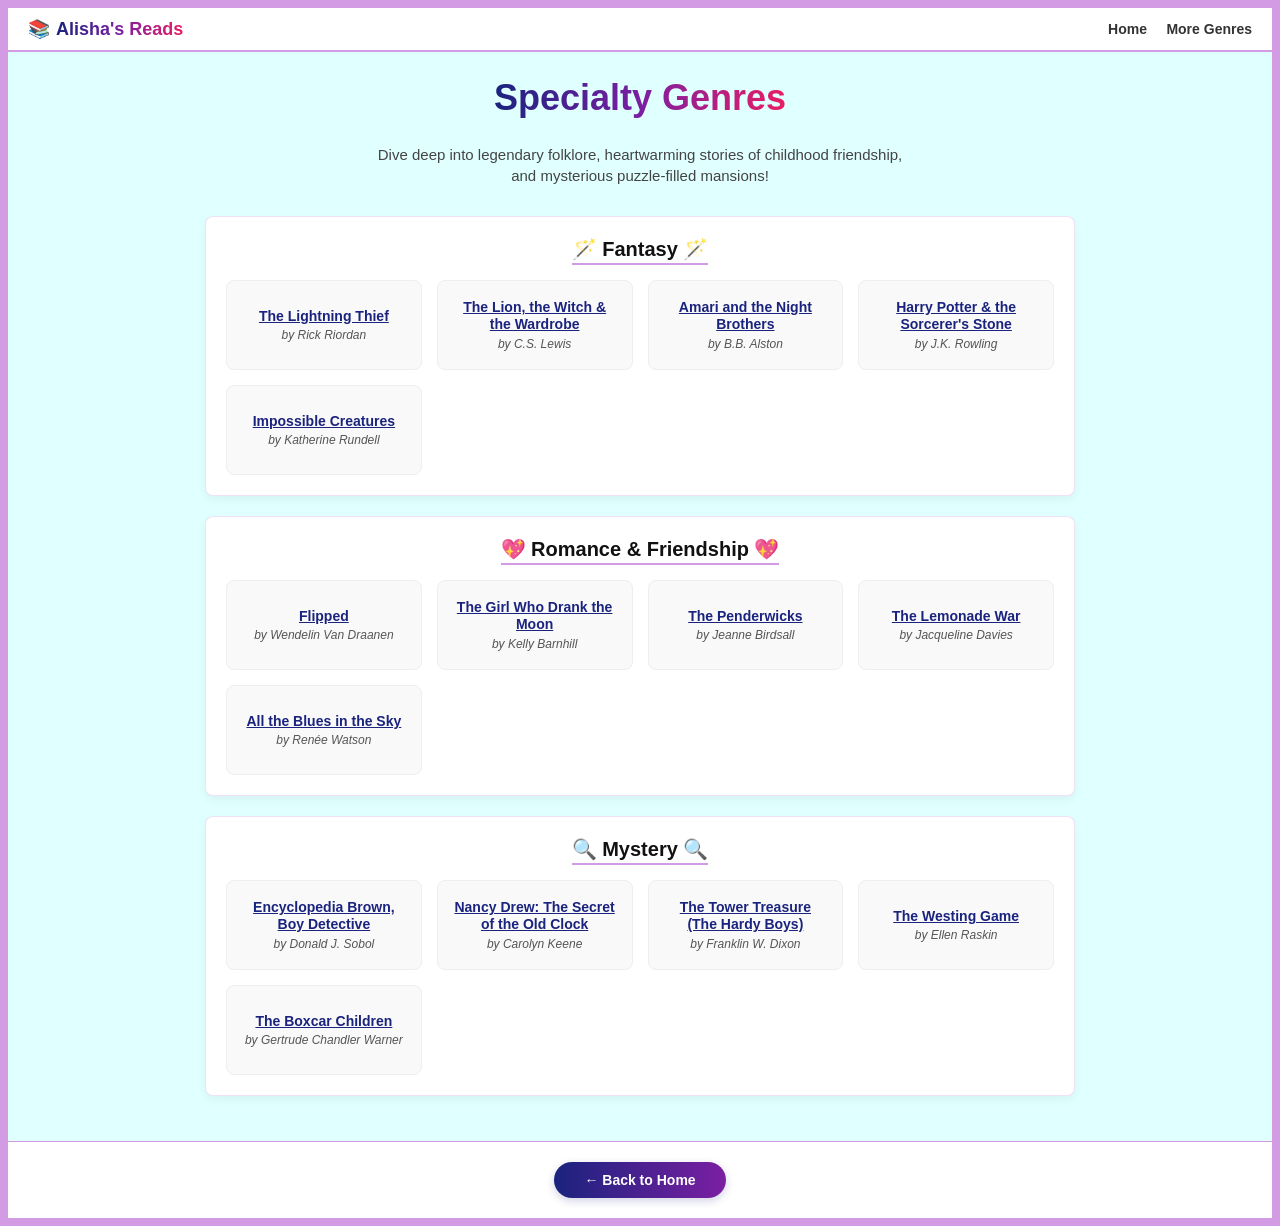
==== commit bfe921d9: "Update index.html with new content and styling" ====
--- a/index.html
+++ b/index.html
@@ -1,9 +1,9 @@
-<!DOCTYPE html> 
-<html lang="en"> 
-<head> 
-    <meta charset="UTF-8"> 
-    <title>Book Recommendations Hub</title> 
-    <style> 
+<!DOCTYPE html>
+<html lang="en">
+<head>
+    <meta charset="UTF-8">
+    <title>More Genres - Book Recommendations</title>
+    <style>
         body { 
             background-color: lightcyan; 
             border: 8px solid #d29be4; 
@@ -103,11 +103,15 @@
             grid-template-columns: repeat(auto-fit, minmax(180px, 1fr));
             gap: 15px;
             padding: 0;
-            margin: 0 0 20px 0;
+            margin: 0;
+        }
+        .book-card-link {
+            text-decoration: none;
+            display: block;
         }
         .book-card {
             background-color: #f9f9f9;
-            border-radius: 6px;
+            border-radius: 8px;
             padding: 15px;
             border: 1px solid #eee;
             transition: transform 0.2s, box-shadow 0.2s;
@@ -120,8 +124,8 @@
         }
         .book-card:hover {
             transform: translateY(-2px);
-            box-shadow: 0 4px 8px rgba(0,0,0,0.08);
-            background-color: #f1f1f1;
+            box-shadow: 0 4px 10px rgba(0,0,0,0.08);
+            background-color: #f3f3f3;
         }
         .book-title {
             font-size: 14px;
@@ -129,44 +133,11 @@
             font-weight: 700;
             margin-bottom: 4px;
             line-height: 1.2;
+            text-decoration: underline;
         }
         .book-author {
             font-size: 12px;
             color: #555;
-            font-style: italic;
-        }
-        .alisha-pick-section {
-            background: linear-gradient(to right, #f9f9f9, #fafafa);
-            border-top: 2px solid #d29be4;
-            border-bottom: 2px solid #d29be4;
-            padding: 20px;
-            margin-top: 15px;
-            border-radius: 6px;
-        }
-        .alisha-pick-title {
-            font-size: 16px;
-            font-weight: 700;
-            color: #7B1FA2;
-            margin: 0 0 10px 0;
-            display: flex;
-            align-items: center;
-            justify-content: center;
-            gap: 8px;
-        }
-        .alisha-pick-content {
-            text-align: left;
-        }
-        .pick-book-title {
-            font-size: 15px;
-            font-weight: 700;
-            color: #1A237E;
-            margin: 0 0 8px 0;
-        }
-        .pick-review {
-            font-size: 14px;
-            color: #333;
-            line-height: 1.5;
-            margin: 0;
             font-style: italic;
         }
         .footer-section {
@@ -179,212 +150,151 @@
             padding: 20px; 
             box-sizing: border-box;
         }
-        .cta-button {
+        .back-button {
             display: inline-block;
-            background: linear-gradient(to right, #7B1FA2, #E91E63);
+            background: linear-gradient(to right, #1A237E, #7B1FA2);
             color: white !important;
             text-decoration: none;
-            padding: 10px 24px;
+            padding: 10px 30px;
             font-size: 14px;
             font-weight: 700;
             border-radius: 20px;
-            margin-bottom: 15px;
-            box-shadow: 0 3px 8px rgba(123, 31, 162, 0.2);
-        }
-    </style> 
-</head> 
-<body> 
+            box-shadow: 0 3px 8px rgba(26, 35, 126, 0.2);
+        }
+    </style>
+</head>
+<body>
 
     <header class="site-header">
         <div class="logo-container">
             <span>📚</span><span class="logo-text">Alisha's Reads</span>
         </div>
         <nav class="nav-links">
-            <a href="#">Home</a>
-            <a href="about.html">More Genres</a>
+            <a href="Alisha - WebsiteProject.html">Home</a>
+            <a href="#">More Genres</a>
         </nav>
     </header>
 
     <main class="main-content">
-        <h1 class="hero-title">Book Recommendations</h1> 
-        <p class="hero-subtitle">Bored of your bookshelf? Discover your next big reading milestone with our curated list of unforgettable adventures!</p> 
-
-        <!-- ADVENTURE CARD SECTION -->
+        <h1 class="hero-title">Specialty Genres</h1>
+        <p class="hero-subtitle">Dive deep into legendary folklore, heartwarming stories of childhood friendship, and mysterious puzzle-filled mansions!</p>
+
+        <!-- FANTASY CARD SECTION -->
         <section class="genre-container">
-            <div class="genre-title">🎒 Adventure 🎒</div>
+            <div class="genre-title">🪄 Fantasy 🪄</div>
             <div class="book-grid">
-                <div class="book-card">
-                    <span class="book-title">Wildborn (Spirit Animals)</span>
-                    <span class="book-author">by Brandon Mull</span>
-                </div>
-                <div class="book-card">
-                    <span class="book-title">The Explorer</span>
-                    <span class="book-author">by Katherine Rundell</span>
-                </div>
-                <div class="book-card">
-                    <span class="book-title">Hatchet</span>
-                    <span class="book-author">by Gary Paulsen</span>
-                </div>
-                <div class="book-card">
-                    <span class="book-title">The Boxcar Children</span>
-                    <span class="book-author">by G. Chandler Warner</span>
-                </div>
-                <div class="book-card">
-                    <span class="book-title">The Bletchley Riddle</span>
-                    <span class="book-author">by R. Sepetys & S. Sheinkin</span>
-                </div>
-            </div>
-            <div class="alisha-pick-section">
-                <div class="alisha-pick-title">⭐ Alisha's Pick</div>
-                <div class="alisha-pick-content">
-                    <div class="pick-book-title">Hatchet by Gary Paulsen</div>
-                    <p class="pick-review">A gripping survival story that keeps you on the edge of your seat. Paulsen's beautiful prose captures both the struggle and wonder of nature in a way that will make you think about resilience long after you finish the book.</p>
-                </div>
+                <a class="book-card-link" href="https://www.amazon.com/dp/0141365466" target="_blank" rel="noopener">
+                    <div class="book-card">
+                        <span class="book-title">The Lightning Thief</span>
+                        <span class="book-author">by Rick Riordan</span>
+                    </div>
+                </a>
+                <a class="book-card-link" href="https://www.amazon.com/dp/0064404994" target="_blank" rel="noopener">
+                    <div class="book-card">
+                        <span class="book-title">The Lion, the Witch & the Wardrobe</span>
+                        <span class="book-author">by C.S. Lewis</span>
+                    </div>
+                </a>
+                <a class="book-card-link" href="https://www.amazon.com/dp/0062944712" target="_blank" rel="noopener">
+                    <div class="book-card">
+                        <span class="book-title">Amari and the Night Brothers</span>
+                        <span class="book-author">by B.B. Alston</span>
+                    </div>
+                </a>
+                <a class="book-card-link" href="https://www.amazon.com/dp/059035342X" target="_blank" rel="noopener">
+                    <div class="book-card">
+                        <span class="book-title">Harry Potter & the Sorcerer's Stone</span>
+                        <span class="book-author">by J.K. Rowling</span>
+                    </div>
+                </a>
+                <a class="book-card-link" href="https://www.amazon.com/dp/0141365466" target="_blank" rel="noopener">
+                    <div class="book-card">
+                        <span class="book-title">Impossible Creatures</span>
+                        <span class="book-author">by Katherine Rundell</span>
+                    </div>
+                </a>
             </div>
         </section>
 
-        <!-- SCIENCE FICTION CARD SECTION -->
+        <!-- ROMANCE CARD SECTION -->
         <section class="genre-container">
-            <div class="genre-title">🚀 Science Fiction 🚀</div>
+            <div class="genre-title">💖 Romance & Friendship 💖</div>
             <div class="book-grid">
-                <div class="book-card">
-                    <span class="book-title">The Wild Robot</span>
-                    <span class="book-author">by Peter Brown</span>
-                </div>
-                <div class="book-card">
-                    <span class="book-title">A Wrinkle in Time</span>
-                    <span class="book-author">by Madeleine L'Engle</span>
-                </div>
-                <div class="book-card">
-                    <span class="book-title">The Last Last-Day-of-Summer</span>
-                    <span class="book-author">by Lamar Giles</span>
-                </div>
-                <div class="book-card">
-                    <span class="book-title">The Giver</span>
-                    <span class="book-author">by Lois Lowry</span>
-                </div>
-                <div class="book-card">
-                    <span class="book-title">The First State of Being</span>
-                    <span class="book-author">by Erin Entrada Kelly</span>
-                </div>
-            </div>
-            <div class="alisha-pick-section">
-                <div class="alisha-pick-title">⭐ Alisha's Pick</div>
-                <div class="alisha-pick-content">
-                    <div class="pick-book-title">A Wrinkle in Time by Madeleine L'Engle</div>
-                    <p class="pick-review">A timeless classic that blends adventure with profound philosophical questions. This imaginative journey through dimensions and galaxies explores themes of courage and self-acceptance that resonate with readers of all ages.</p>
-                </div>
+                <a class="book-card-link" href="https://www.amazon.com/dp/0440414126" target="_blank" rel="noopener">
+                    <div class="book-card">
+                        <span class="book-title">Flipped</span>
+                        <span class="book-author">by Wendelin Van Draanen</span>
+                    </div>
+                </a>
+                <a class="book-card-link" href="https://www.amazon.com/dp/0142408488" target="_blank" rel="noopener">
+                    <div class="book-card">
+                        <span class="book-title">The Girl Who Drank the Moon</span>
+                        <span class="book-author">by Kelly Barnhill</span>
+                    </div>
+                </a>
+                <a class="book-card-link" href="https://www.amazon.com/dp/0440419541" target="_blank" rel="noopener">
+                    <div class="book-card">
+                        <span class="book-title">The Penderwicks</span>
+                        <span class="book-author">by Jeanne Birdsall</span>
+                    </div>
+                </a>
+                <a class="book-card-link" href="https://www.amazon.com/dp/0440414126" target="_blank" rel="noopener">
+                    <div class="book-card">
+                        <span class="book-title">The Lemonade War</span>
+                        <span class="book-author">by Jacqueline Davies</span>
+                    </div>
+                </a>
+                <a class="book-card-link" href="https://www.amazon.com/dp/1101994881" target="_blank" rel="noopener">
+                    <div class="book-card">
+                        <span class="book-title">All the Blues in the Sky</span>
+                        <span class="book-author">by Renée Watson</span>
+                    </div>
+                </a>
             </div>
         </section>
 
-        <!-- HISTORY SECTION -->
-        <section class="genre-container">
-            <div class="genre-title">📜 History 📜</div>
-            <div class="book-grid">
-                <div class="book-card">
-                    <span class="book-title">Code Name: Verity</span>
-                    <span class="book-author">by Elizabeth Wein</span>
-                </div>
-                <div class="book-card">
-                    <span class="book-title">Wolf by Wolf</span>
-                    <span class="book-author">by Ava E. Reid</span>
-                </div>
-                <div class="book-card">
-                    <span class="book-title">The Book Thief</span>
-                    <span class="book-author">by Markus Zusak</span>
-                </div>
-                <div class="book-card">
-                    <span class="book-title">Crispin: The Cross of Lead</span>
-                    <span class="book-author">by Avi</span>
-                </div>
-                <div class="book-card">
-                    <span class="book-title">Chains</span>
-                    <span class="book-author">by Laurie Halse Anderson</span>
-                </div>
-            </div>
-            <div class="alisha-pick-section">
-                <div class="alisha-pick-title">⭐ Alisha's Pick</div>
-                <div class="alisha-pick-content">
-                    <div class="pick-book-title">Code Name: Verity by Elizabeth Wein</div>
-                    <p class="pick-review">An absolutely stunning historical novel about female pilots in World War II. Told through letters and coded messages, this intricate narrative builds to a powerful conclusion that explores loyalty, sacrifice, and the strength found in friendship.</p>
-                </div>
-            </div>
-        </section>
-
-        <!-- MYSTERY SECTION -->
+        <!-- MYSTERY CARD SECTION (LIMITED TO 5) -->
         <section class="genre-container">
             <div class="genre-title">🔍 Mystery 🔍</div>
             <div class="book-grid">
-                <div class="book-card">
-                    <span class="book-title">The Wollstonecraft Detective Agency</span>
-                    <span class="book-author">by Jordan Stratford</span>
-                </div>
-                <div class="book-card">
-                    <span class="book-title">Truly Devious</span>
-                    <span class="book-author">by Maureen Johnson</span>
-                </div>
-                <div class="book-card">
-                    <span class="book-title">A Good Girl's Guide to Murder</span>
-                    <span class="book-author">by Holly Jackson</span>
-                </div>
-                <div class="book-card">
-                    <span class="book-title">The Mysterious Benedict Society</span>
-                    <span class="book-author">by Trenton Stewart</span>
-                </div>
-                <div class="book-card">
-                    <span class="book-title">One of Us Is Lying</span>
-                    <span class="book-author">by Karen M. McManus</span>
-                </div>
-            </div>
-            <div class="alisha-pick-section">
-                <div class="alisha-pick-title">⭐ Alisha's Pick</div>
-                <div class="alisha-pick-content">
-                    <div class="pick-book-title">A Good Girl's Guide to Murder by Holly Jackson</div>
-                    <p class="pick-review">A cleverly constructed mystery where nothing is quite what it seems. With engaging characters and a protagonist who won't give up, this page-turner keeps you guessing until the very end. Perfect for mystery lovers!</p>
-                </div>
+                <a class="book-card-link" href="https://www.amazon.com/dp/0142408889" target="_blank" rel="noopener">
+                    <div class="book-card">
+                        <span class="book-title">Encyclopedia Brown, Boy Detective</span>
+                        <span class="book-author">by Donald J. Sobol</span>
+                    </div>
+                </a>
+                <a class="book-card-link" href="https://www.amazon.com/dp/0448479697" target="_blank" rel="noopener">
+                    <div class="book-card">
+                        <span class="book-title">Nancy Drew: The Secret of the Old Clock</span>
+                        <span class="book-author">by Carolyn Keene</span>
+                    </div>
+                </a>
+                <a class="book-card-link" href="https://www.amazon.com/dp/0448489521" target="_blank" rel="noopener">
+                    <div class="book-card">
+                        <span class="book-title">The Tower Treasure (The Hardy Boys)</span>
+                        <span class="book-author">by Franklin W. Dixon</span>
+                    </div>
+                </a>
+                <a class="book-card-link" href="https://www.amazon.com/dp/0140386645" target="_blank" rel="noopener">
+                    <div class="book-card">
+                        <span class="book-title">The Westing Game</span>
+                        <span class="book-author">by Ellen Raskin</span>
+                    </div>
+                </a>
+                <a class="book-card-link" href="https://www.amazon.com/dp/0807508527" target="_blank" rel="noopener">
+                    <div class="book-card">
+                        <span class="book-title">The Boxcar Children</span>
+                        <span class="book-author">by Gertrude Chandler Warner</span>
+                    </div>
+                </a>
             </div>
         </section>
 
-        <!-- REALISTIC FICTION SECTION -->
-        <section class="genre-container">
-            <div class="genre-title">🌟 Realistic Fiction 🌟</div>
-            <div class="book-grid">
-                <div class="book-card">
-                    <span class="book-title">Wonder</span>
-                    <span class="book-author">by R.J. Palacio</span>
-                </div>
-                <div class="book-card">
-                    <span class="book-title">The Hate U Give</span>
-                    <span class="book-author">by Angie Thomas</span>
-                </div>
-                <div class="book-card">
-                    <span class="book-title">The Fault in Our Stars</span>
-                    <span class="book-author">by John Green</span>
-                </div>
-                <div class="book-card">
-                    <span class="book-title">Refugee</span>
-                    <span class="book-author">by Alan Gratz</span>
-                </div>
-                <div class="book-card">
-                    <span class="book-title">The Sky is Everywhere</span>
-                    <span class="book-author">by Jandy Nelson</span>
-                </div>
-            </div>
-            <div class="alisha-pick-section">
-                <div class="alisha-pick-title">⭐ Alisha's Pick</div>
-                <div class="alisha-pick-content">
-                    <div class="pick-book-title">Wonder by R.J. Palacio</div>
-                    <p class="pick-review">A heartwarming story about kindness and acceptance that will touch your soul. Through multiple perspectives, Palacio beautifully illustrates how one person's courage can inspire an entire community to be kinder and more understanding.</p>
-                </div>
-            </div>
-        </section>
-
     </main>
 
     <footer class="footer-section">
-        <a href="about.html" class="cta-button">Explore More Genres →</a>
-        <p style="color: #666; font-size: 12px; margin: 0;">© 2024 Alisha's Reads | Curated Book Recommendations</p>
+        <a class="back-button" href="Alisha - WebsiteProject.html">← Back to Home</a>
     </footer>
 
-</body> 
-</html>
+</body>
+</html>
